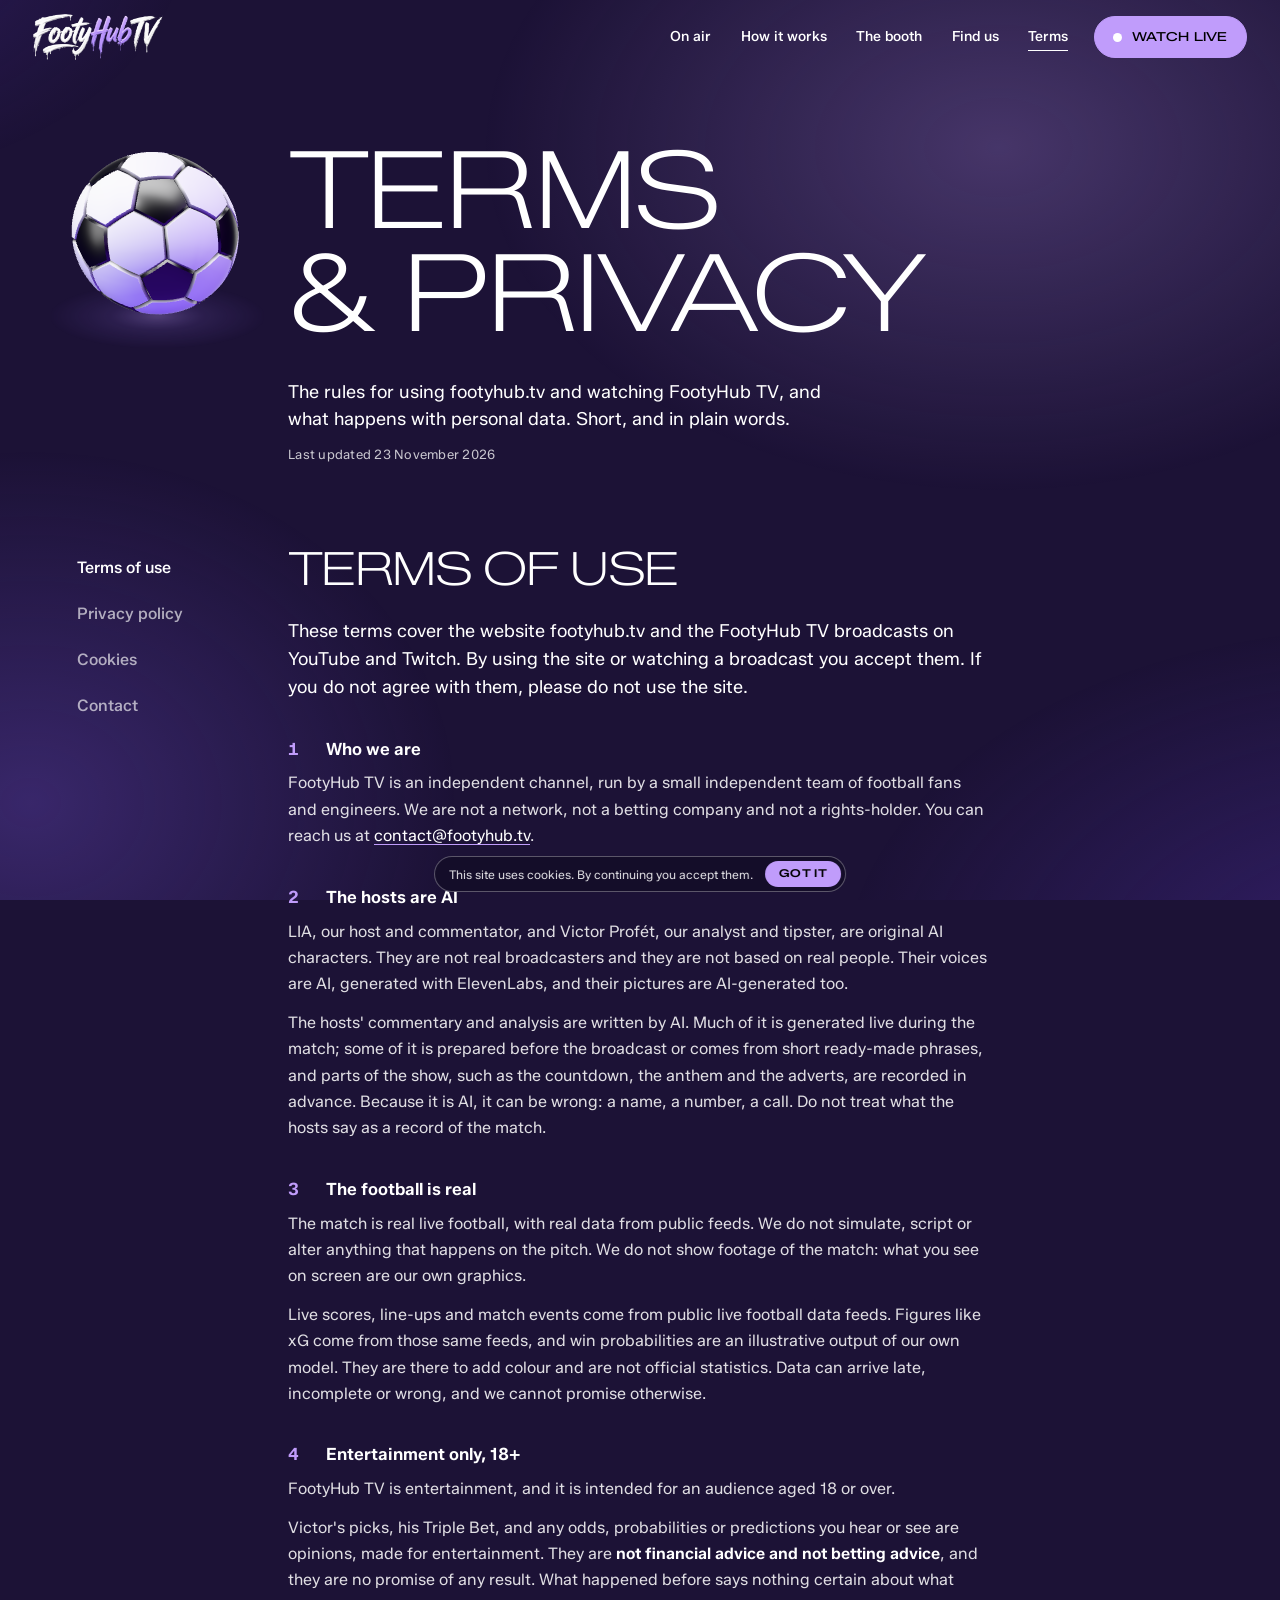
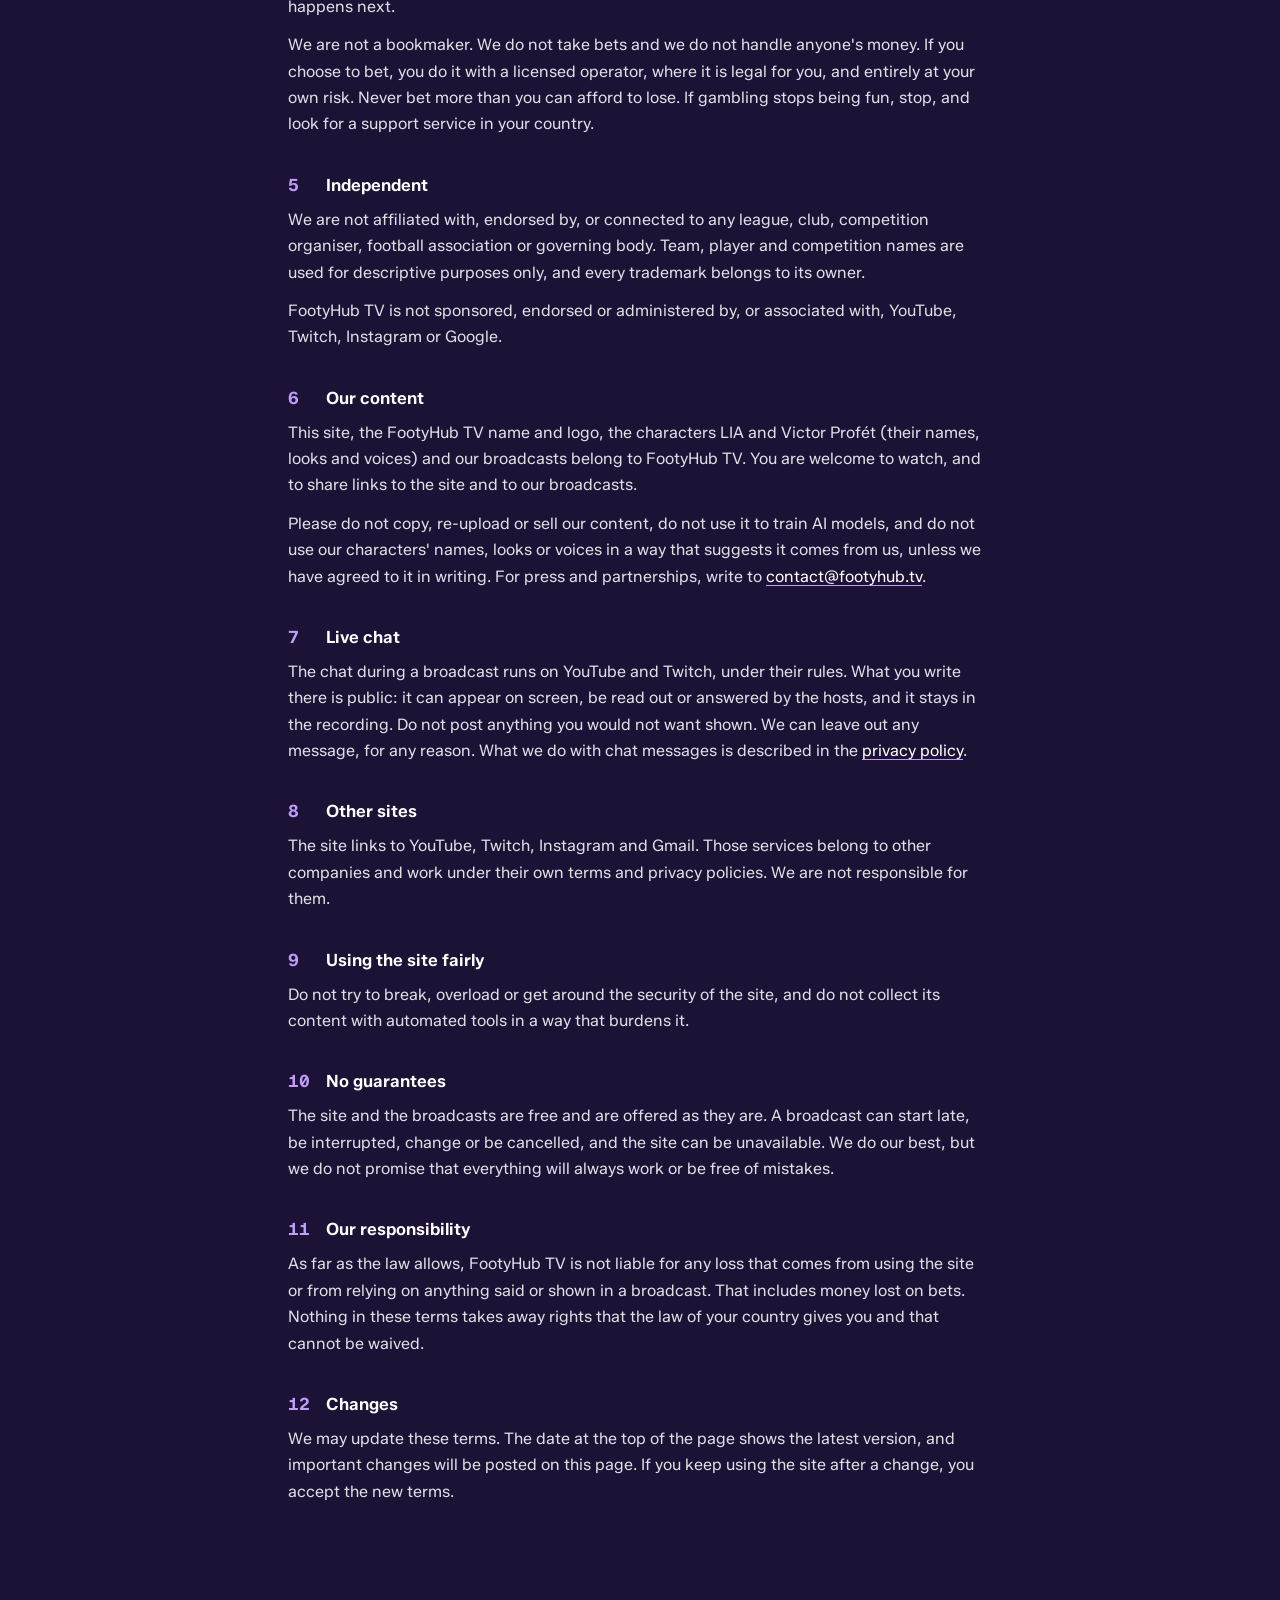
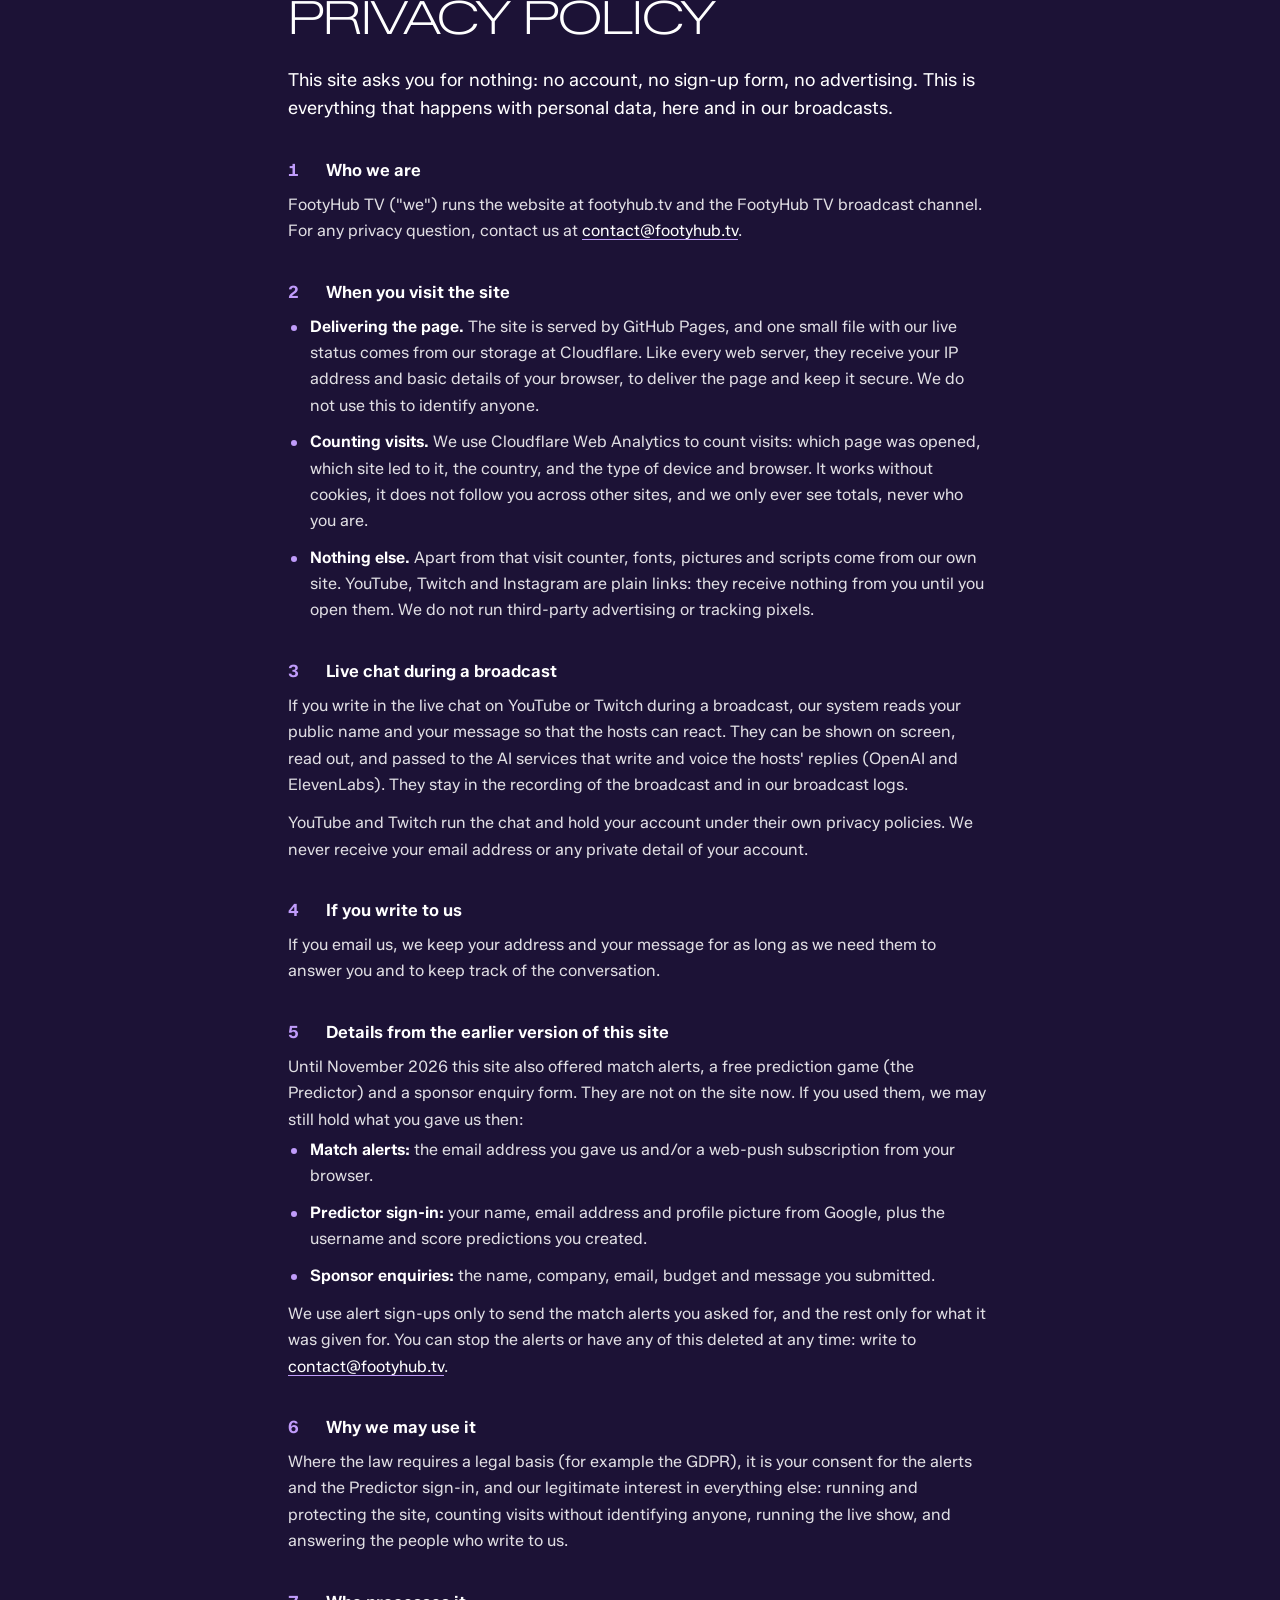
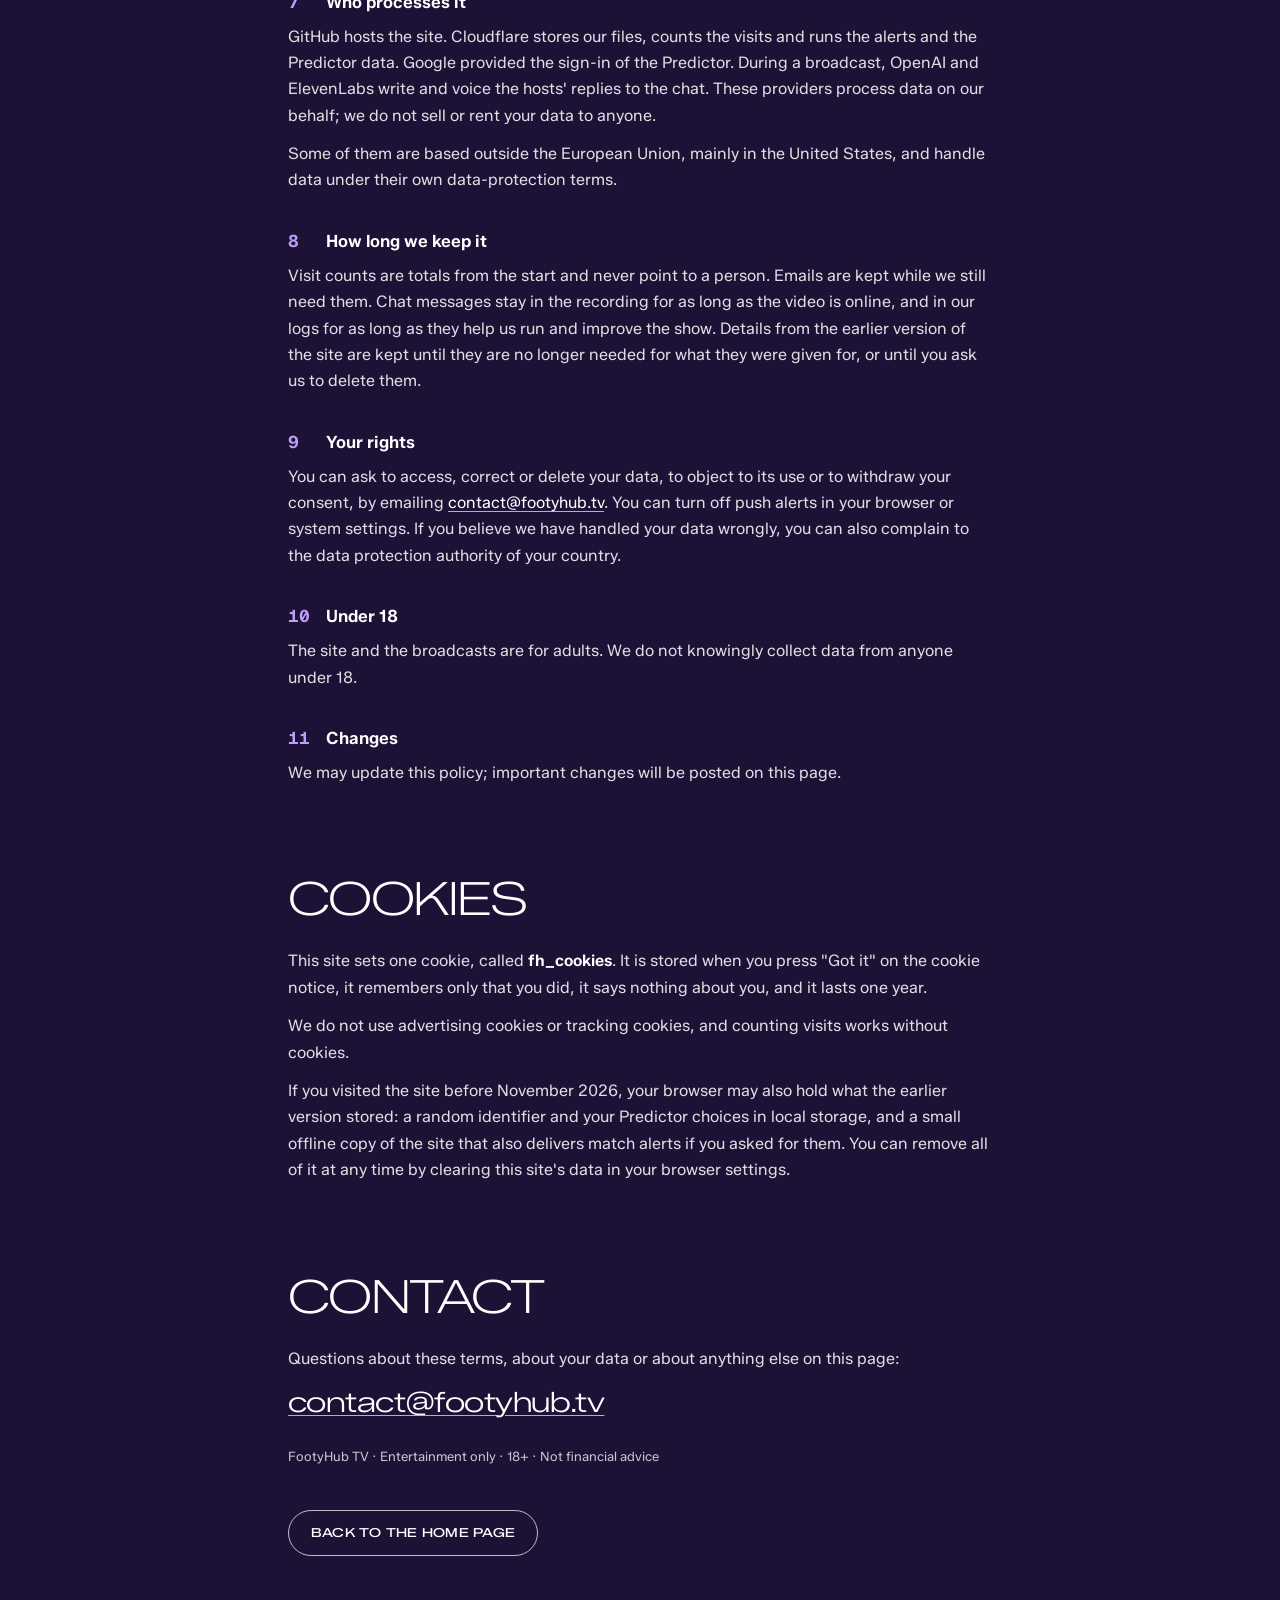
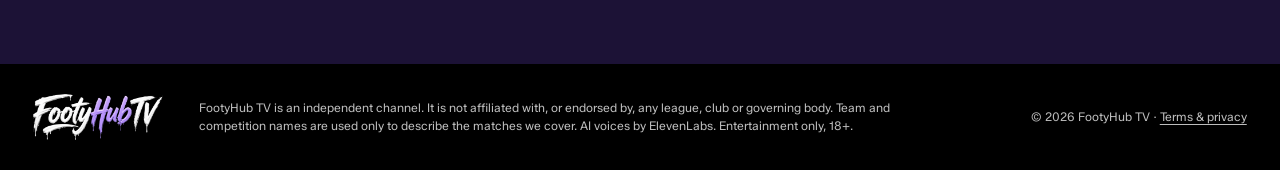
==== terms.html @ 46e19f4e "FootyHub TV site: terms and privacy page, longer chapters, steadier ball Co-Authored-By: Claude Opus" ====
<!DOCTYPE html>
<html lang="en" class="dark" data-theme="dark">
<head>
<meta charset="utf-8">
<meta name="viewport" content="width=device-width, initial-scale=1, viewport-fit=cover">
<!-- The page is dark by design and says so, so that browser dark modes and dark-mode add-ons leave it exactly as it is. -->
<meta name="color-scheme" content="dark">
<meta name="darkreader-lock">
<meta name="theme-color" content="#1C1236">
<title>Terms &amp; privacy | FootyHub TV</title>
<meta name="description" content="The terms of use, privacy policy and cookie information of FootyHub TV, the AI football channel.">
<meta property="og:title" content="Terms &amp; privacy | FootyHub TV">
<meta property="og:description" content="The terms of use, privacy policy and cookie information of FootyHub TV.">
<meta property="og:type" content="website">
<meta property="og:site_name" content="FootyHub TV">
<meta property="og:url" content="https://footyhub.tv/terms.html">
<meta property="og:image" content="https://footyhub.tv/og-image.png">
<meta name="twitter:card" content="summary_large_image">
<link rel="canonical" href="https://footyhub.tv/terms.html">
<link rel="manifest" href="manifest.json">
<link rel="apple-touch-icon" href="icon-192.png">
<link rel="preload" href="assets/fonts/ZalandoSansExpanded-latin.woff2" as="font" type="font/woff2" crossorigin>
<link rel="preload" href="assets/fonts/ZalandoSans-latin.woff2" as="font" type="font/woff2" crossorigin>
<link rel="icon" href="assets/img/icon-192.png" type="image/png">
<link rel="stylesheet" href="css/site.css?v=2442aa1aad">
<script>document.documentElement.classList.add('js');</script>
</head>
<body class="page-legal">
<a class="skip" href="#main">Skip to content</a>
<div class="stage-bg" aria-hidden="true"><i></i></div>
<canvas id="gl" aria-hidden="true"></canvas>

<header class="nav" data-nav>
  <a class="nav__logo" href="./" aria-label="FootyHub TV, home">
    <img src="assets/img/logo.webp" width="905" height="320" alt="FootyHub TV">
  </a>
  <nav class="nav__links" aria-label="Site">
    <a href="./#on-air">On air</a>
    <a href="./#how">How it works</a>
    <a href="./#lia">The booth</a>
    <a href="./#find">Find us</a>
    <a href="terms.html" aria-current="true">Terms</a>
  </nav>
  <a class="pill pill--nav" href="https://www.youtube.com/@FootyHub_TV/live" target="_blank" rel="noopener" data-watch>
    <span class="dot" data-live-dot aria-hidden="true"></span><span data-watch-label>Watch live</span>
  </a>
</header>

<main id="main" class="legal">

  <header class="legal__head" data-section="title">
    <!-- The ball waits beside the title; once the page scrolls it takes its place in the list of parts.
         On a wide screen it has a column of its own on the left, straight above that list, so it never rolls
         over a word on its way down; on a phone it stands right after the first word. -->
    <i class="anchor legal__spot legal__spot--side" data-anchor="title" aria-hidden="true"></i>
    <div class="legal__top">
      <h1 class="display legal__title" aria-label="Terms and privacy">
        <span class="l" style="--i:0" aria-hidden="true"><span>Terms<i class="anchor legal__spot legal__spot--line" data-anchor="title"></i></span></span>
        <span class="l" style="--i:1" aria-hidden="true"><span>&amp; privacy</span></span>
      </h1>
      <p class="legal__lead reveal" style="--d:450">The rules for using footyhub.tv and watching FootyHub TV, and what happens with personal data. Short, and in plain words.</p>
      <p class="legal__date reveal" style="--d:600">Last updated 23 November 2026</p>
    </div>
  </header>

  <div class="legal__grid">

    <!-- the parts of the page. The ball marks the one being read. -->
    <nav class="toc" aria-label="On this page">
      <a href="#terms"><i class="toc__slot" data-slot aria-hidden="true"></i><span class="toc__long">Terms of use</span><span class="toc__short">Terms</span></a>
      <a href="#privacy"><i class="toc__slot" data-slot aria-hidden="true"></i><span class="toc__long">Privacy policy</span><span class="toc__short">Privacy</span></a>
      <a href="#cookies"><i class="toc__slot" data-slot aria-hidden="true"></i><span class="toc__long">Cookies</span><span class="toc__short">Cookies</span></a>
      <a href="#contact"><i class="toc__slot" data-slot aria-hidden="true"></i><span class="toc__long">Contact</span><span class="toc__short">Contact</span></a>
    </nav>

    <div class="legal__text">

      <section class="legal__part" id="terms" data-part data-section="terms">
        <h2>Terms of use</h2>
        <p class="legal__intro">These terms cover the website footyhub.tv and the FootyHub TV broadcasts on YouTube and Twitch. By using the site or watching a broadcast you accept them. If you do not agree with them, please do not use the site.</p>

        <h3><span>1</span>Who we are</h3>
        <p>FootyHub TV is an independent channel, run by a small independent team of football fans and engineers. We are not a network, not a betting company and not a rights-holder. You can reach us at <a href="mailto:contact@footyhub.tv">contact@footyhub.tv</a>.</p>

        <h3><span>2</span>The hosts are AI</h3>
        <p>LIA, our host and commentator, and Victor Profét, our analyst and tipster, are original AI characters. They are not real broadcasters and they are not based on real people. Their voices are AI, generated with ElevenLabs, and their pictures are AI-generated too.</p>
        <p>The hosts' commentary and analysis are written by AI. Much of it is generated live during the match; some of it is prepared before the broadcast or comes from short ready-made phrases, and parts of the show, such as the countdown, the anthem and the adverts, are recorded in advance. Because it is AI, it can be wrong: a name, a number, a call. Do not treat what the hosts say as a record of the match.</p>

        <h3><span>3</span>The football is real</h3>
        <p>The match is real live football, with real data from public feeds. We do not simulate, script or alter anything that happens on the pitch. We do not show footage of the match: what you see on screen are our own graphics.</p>
        <p>Live scores, line-ups and match events come from public live football data feeds. Figures like xG come from those same feeds, and win probabilities are an illustrative output of our own model. They are there to add colour and are not official statistics. Data can arrive late, incomplete or wrong, and we cannot promise otherwise.</p>

        <h3><span>4</span>Entertainment only, 18+</h3>
        <p>FootyHub TV is entertainment, and it is intended for an audience aged 18 or over.</p>
        <p>Victor's picks, his Triple Bet, and any odds, probabilities or predictions you hear or see are opinions, made for entertainment. They are <b>not financial advice and not betting advice</b>, and they are no promise of any result. What happened before says nothing certain about what happens next.</p>
        <p>We are not a bookmaker. We do not take bets and we do not handle anyone's money. If you choose to bet, you do it with a licensed operator, where it is legal for you, and entirely at your own risk. Never bet more than you can afford to lose. If gambling stops being fun, stop, and look for a support service in your country.</p>

        <h3><span>5</span>Independent</h3>
        <p>We are not affiliated with, endorsed by, or connected to any league, club, competition organiser, football association or governing body. Team, player and competition names are used for descriptive purposes only, and every trademark belongs to its owner.</p>
        <p>FootyHub TV is not sponsored, endorsed or administered by, or associated with, YouTube, Twitch, Instagram or Google.</p>

        <h3><span>6</span>Our content</h3>
        <p>This site, the FootyHub TV name and logo, the characters LIA and Victor Profét (their names, looks and voices) and our broadcasts belong to FootyHub TV. You are welcome to watch, and to share links to the site and to our broadcasts.</p>
        <p>Please do not copy, re-upload or sell our content, do not use it to train AI models, and do not use our characters' names, looks or voices in a way that suggests it comes from us, unless we have agreed to it in writing. For press and partnerships, write to <a href="mailto:contact@footyhub.tv">contact@footyhub.tv</a>.</p>

        <h3><span>7</span>Live chat</h3>
        <p>The chat during a broadcast runs on YouTube and Twitch, under their rules. What you write there is public: it can appear on screen, be read out or answered by the hosts, and it stays in the recording. Do not post anything you would not want shown. We can leave out any message, for any reason. What we do with chat messages is described in the <a href="#privacy">privacy policy</a>.</p>

        <h3><span>8</span>Other sites</h3>
        <p>The site links to YouTube, Twitch, Instagram and Gmail. Those services belong to other companies and work under their own terms and privacy policies. We are not responsible for them.</p>

        <h3><span>9</span>Using the site fairly</h3>
        <p>Do not try to break, overload or get around the security of the site, and do not collect its content with automated tools in a way that burdens it.</p>

        <h3><span>10</span>No guarantees</h3>
        <p>The site and the broadcasts are free and are offered as they are. A broadcast can start late, be interrupted, change or be cancelled, and the site can be unavailable. We do our best, but we do not promise that everything will always work or be free of mistakes.</p>

        <h3><span>11</span>Our responsibility</h3>
        <p>As far as the law allows, FootyHub TV is not liable for any loss that comes from using the site or from relying on anything said or shown in a broadcast. That includes money lost on bets. Nothing in these terms takes away rights that the law of your country gives you and that cannot be waived.</p>

        <h3><span>12</span>Changes</h3>
        <p>We may update these terms. The date at the top of the page shows the latest version, and important changes will be posted on this page. If you keep using the site after a change, you accept the new terms.</p>
      </section>

      <section class="legal__part" id="privacy" data-part data-section="privacy">
        <h2>Privacy policy</h2>
        <p class="legal__intro">This site asks you for nothing: no account, no sign-up form, no advertising. This is everything that happens with personal data, here and in our broadcasts.</p>

        <h3><span>1</span>Who we are</h3>
        <p>FootyHub TV ("we") runs the website at footyhub.tv and the FootyHub TV broadcast channel. For any privacy question, contact us at <a href="mailto:contact@footyhub.tv">contact@footyhub.tv</a>.</p>

        <h3><span>2</span>When you visit the site</h3>
        <ul>
          <li><b>Delivering the page.</b> The site is served by GitHub Pages, and one small file with our live status comes from our storage at Cloudflare. Like every web server, they receive your IP address and basic details of your browser, to deliver the page and keep it secure. We do not use this to identify anyone.</li>
          <li><b>Counting visits.</b> We use Cloudflare Web Analytics to count visits: which page was opened, which site led to it, the country, and the type of device and browser. It works without cookies, it does not follow you across other sites, and we only ever see totals, never who you are.</li>
          <li><b>Nothing else.</b> Apart from that visit counter, fonts, pictures and scripts come from our own site. YouTube, Twitch and Instagram are plain links: they receive nothing from you until you open them. We do not run third-party advertising or tracking pixels.</li>
        </ul>

        <h3><span>3</span>Live chat during a broadcast</h3>
        <p>If you write in the live chat on YouTube or Twitch during a broadcast, our system reads your public name and your message so that the hosts can react. They can be shown on screen, read out, and passed to the AI services that write and voice the hosts' replies (OpenAI and ElevenLabs). They stay in the recording of the broadcast and in our broadcast logs.</p>
        <p>YouTube and Twitch run the chat and hold your account under their own privacy policies. We never receive your email address or any private detail of your account.</p>

        <h3><span>4</span>If you write to us</h3>
        <p>If you email us, we keep your address and your message for as long as we need them to answer you and to keep track of the conversation.</p>

        <h3><span>5</span>Details from the earlier version of this site</h3>
        <p>Until November 2026 this site also offered match alerts, a free prediction game (the Predictor) and a sponsor enquiry form. They are not on the site now. If you used them, we may still hold what you gave us then:</p>
        <ul>
          <li><b>Match alerts:</b> the email address you gave us and/or a web-push subscription from your browser.</li>
          <li><b>Predictor sign-in:</b> your name, email address and profile picture from Google, plus the username and score predictions you created.</li>
          <li><b>Sponsor enquiries:</b> the name, company, email, budget and message you submitted.</li>
        </ul>
        <p>We use alert sign-ups only to send the match alerts you asked for, and the rest only for what it was given for. You can stop the alerts or have any of this deleted at any time: write to <a href="mailto:contact@footyhub.tv">contact@footyhub.tv</a>.</p>

        <h3><span>6</span>Why we may use it</h3>
        <p>Where the law requires a legal basis (for example the GDPR), it is your consent for the alerts and the Predictor sign-in, and our legitimate interest in everything else: running and protecting the site, counting visits without identifying anyone, running the live show, and answering the people who write to us.</p>

        <h3><span>7</span>Who processes it</h3>
        <p>GitHub hosts the site. Cloudflare stores our files, counts the visits and runs the alerts and the Predictor data. Google provided the sign-in of the Predictor. During a broadcast, OpenAI and ElevenLabs write and voice the hosts' replies to the chat. These providers process data on our behalf; we do not sell or rent your data to anyone.</p>
        <p>Some of them are based outside the European Union, mainly in the United States, and handle data under their own data-protection terms.</p>

        <h3><span>8</span>How long we keep it</h3>
        <p>Visit counts are totals from the start and never point to a person. Emails are kept while we still need them. Chat messages stay in the recording for as long as the video is online, and in our logs for as long as they help us run and improve the show. Details from the earlier version of the site are kept until they are no longer needed for what they were given for, or until you ask us to delete them.</p>

        <h3><span>9</span>Your rights</h3>
        <p>You can ask to access, correct or delete your data, to object to its use or to withdraw your consent, by emailing <a href="mailto:contact@footyhub.tv">contact@footyhub.tv</a>. You can turn off push alerts in your browser or system settings. If you believe we have handled your data wrongly, you can also complain to the data protection authority of your country.</p>

        <h3><span>10</span>Under 18</h3>
        <p>The site and the broadcasts are for adults. We do not knowingly collect data from anyone under 18.</p>

        <h3><span>11</span>Changes</h3>
        <p>We may update this policy; important changes will be posted on this page.</p>
      </section>

      <section class="legal__part" id="cookies" data-part data-section="cookies">
        <h2>Cookies</h2>
        <p>This site sets one cookie, called <b>fh_cookies</b>. It is stored when you press "Got it" on the cookie notice, it remembers only that you did, it says nothing about you, and it lasts one year.</p>
        <p>We do not use advertising cookies or tracking cookies, and counting visits works without cookies.</p>
        <p>If you visited the site before November 2026, your browser may also hold what the earlier version stored: a random identifier and your Predictor choices in local storage, and a small offline copy of the site that also delivers match alerts if you asked for them. You can remove all of it at any time by clearing this site's data in your browser settings.</p>
      </section>

      <section class="legal__part legal__part--last" id="contact" data-part data-section="contact">
        <h2>Contact</h2>
        <p>Questions about these terms, about your data or about anything else on this page:</p>
        <p class="legal__mail"><a href="https://mail.google.com/mail/?view=cm&amp;fs=1&amp;to=contact@footyhub.tv" target="_blank" rel="noopener" data-mail="contact@footyhub.tv">contact@footyhub.tv</a></p>
        <p class="legal__sign">FootyHub TV · Entertainment only · 18+ · Not financial advice</p>
        <p><a class="pill pill--ghost legal__back" href="./">Back to the home page</a></p>
      </section>

    </div>
  </div>

</main>

<footer class="foot">
  <img class="foot__logo" src="assets/img/logo.webp" width="905" height="320" alt="FootyHub TV" loading="lazy">
  <p class="foot__legal">FootyHub TV is an independent channel. It is not affiliated with, or endorsed by, any league, club or governing body. Team and competition names are used only to describe the matches we cover. AI voices by ElevenLabs. Entertainment only, 18+.</p>
  <p class="foot__copy">© 2026 FootyHub TV · <a href="terms.html" aria-current="page">Terms &amp; privacy</a></p>
</footer>

<!-- cookie notice: one small framed line with a single button. The only cookie it leads to is the one that remembers the click. -->
<div class="cookies" data-cookies role="region" aria-label="Cookies" hidden>
  <p>This site uses cookies. By continuing you accept them.</p>
  <button class="cookies__ok" type="button" data-cookies-ok>Got it</button>
</div>

<script type="module" src="js/legal.js?v=120a35b641"></script>
</body>
</html>
---- css/site.css ----
/* FootyHub TV — site v2 prototype
   A night stage: deep violet, white type, the logo's mauve as the accent, black for objects.
   Type: Zalando Sans (OFL), expanded cut for display. */

@font-face {
  font-family: "Zalando Sans Expanded";
  src: url("../assets/fonts/ZalandoSansExpanded-latin.woff2") format("woff2");
  font-weight: 200 900; font-style: normal; font-display: swap;
  unicode-range: U+0000-00FF, U+0131, U+0152-0153, U+02BB-02BC, U+02C6, U+02DA, U+02DC, U+0304, U+0308, U+0329, U+2000-206F, U+20AC, U+2122, U+2191, U+2193, U+2212, U+2215, U+FEFF, U+FFFD;
}
@font-face {
  font-family: "Zalando Sans Expanded";
  src: url("../assets/fonts/ZalandoSansExpanded-latin-ext.woff2") format("woff2");
  font-weight: 200 900; font-style: normal; font-display: swap;
  unicode-range: U+0100-02BA, U+02BD-02C5, U+02C7-02CC, U+02CE-02D7, U+02DD-02FF, U+1D00-1DBF, U+1E00-1E9F, U+1EF2-1EFF, U+2020, U+20A0-20AB, U+20AD-20C0, U+2113, U+2C60-2C7F, U+A720-A7FF;
}
@font-face {
  font-family: "Zalando Sans";
  src: url("../assets/fonts/ZalandoSans-latin.woff2") format("woff2");
  font-weight: 200 900; font-style: normal; font-display: swap;
  unicode-range: U+0000-00FF, U+0131, U+0152-0153, U+02BB-02BC, U+02C6, U+02DA, U+02DC, U+0304, U+0308, U+0329, U+2000-206F, U+20AC, U+2122, U+2191, U+2193, U+2212, U+2215, U+FEFF, U+FFFD;
}
@font-face {
  font-family: "Zalando Sans";
  src: url("../assets/fonts/ZalandoSans-latin-ext.woff2") format("woff2");
  font-weight: 200 900; font-style: normal; font-display: swap;
  unicode-range: U+0100-02BA, U+02BD-02C5, U+02C7-02CC, U+02CE-02D7, U+02DD-02FF, U+1D00-1DBF, U+1E00-1E9F, U+1EF2-1EFF, U+2020, U+20A0-20AB, U+20AD-20C0, U+2113, U+2C60-2C7F, U+A720-A7FF;
}

/* The page IS dark, and says so in every way a browser or a dark-mode add-on looks for.
   That is what keeps it identical for visitors with and without a dark mode: there is nothing left to convert. */
:root { color-scheme: dark; }
@media (prefers-color-scheme: dark) { :root { color-scheme: dark; } }
html, body { background-color: #1c1236; }

:root {
  --stage: #1c1236;          /* deep violet */
  --mauve: #c09cfb;          /* the "Hub" of the logo */
  --ink: #fff;
  --ink-2: rgba(255, 255, 255, .76);
  --rule: rgba(255, 255, 255, .26);
  --live: #e8112d;
  --display: "Zalando Sans Expanded", "Segoe UI", Arial, sans-serif;
  --body: "Zalando Sans", "Segoe UI", Arial, sans-serif;
  --pad: clamp(18px, 2.6vw, 44px);
  --out: cubic-bezier(.16, 1, .3, 1);
  --vh: 1vh;
}
@supports (height: 1svh) { :root { --vh: 1svh; } }

*, *::before, *::after { box-sizing: border-box; }
html { -webkit-text-size-adjust: 100%; text-size-adjust: 100%; overflow-x: clip; }
html.lenis, html.lenis body { height: auto; }
.lenis.lenis-smooth { scroll-behavior: auto !important; }
.lenis.lenis-stopped { overflow: hidden; }
body {
  margin: 0; color: var(--ink);
  font: 400 1rem/1.5 var(--body); overflow-x: clip;
  -webkit-font-smoothing: antialiased; -moz-osx-font-smoothing: grayscale;
}
h1, h2, h3, p, ul, ol { margin: 0; }
ul, ol { padding: 0; list-style: none; }
a { color: inherit; }
img { max-width: 100%; height: auto; }
button { font: inherit; color: inherit; }
::selection { background: var(--mauve); color: #000; }
:focus-visible { outline: 2px solid #fff; outline-offset: 4px; border-radius: 4px; }
.pill:focus-visible { outline-offset: 3px; border-radius: 999px; }

.skip { position: fixed; left: 12px; top: -80px; z-index: 100; background: #fff; color: #000; padding: 12px 18px; border-radius: 999px; text-decoration: none; }
.skip:focus { top: 12px; }

/* ── the stage ───────────────────────────────────────────────────────── */
.stage-bg { position: fixed; inset: 0; z-index: 0; overflow: hidden; pointer-events: none; background-color: #1c1236; }
.stage-bg i {
  position: absolute; inset: -20%; will-change: transform;
  transform: translate3d(calc(var(--bx, 0) * 1%), calc(var(--by, 0) * 1%), 0);
  background-image:
    radial-gradient(40% 38% at 70% 26%, rgba(192, 156, 251, .26), rgba(192, 156, 251, 0) 72%),
    radial-gradient(34% 40% at 16% 78%, rgba(124, 88, 228, .30), rgba(124, 88, 228, 0) 70%),
    radial-gradient(44% 40% at 92% 92%, rgba(92, 56, 196, .36), rgba(92, 56, 196, 0) 70%),
    radial-gradient(30% 30% at 4% 8%, rgba(92, 56, 196, .28), rgba(92, 56, 196, 0) 70%);
}
#gl { position: fixed; left: 0; top: 0; width: 100%; height: 100vh; z-index: 2; pointer-events: none; display: block; }
@supports (height: 1lvh) { #gl { height: 100lvh; } }
.no-webgl #gl { display: none; }

/* ── type ────────────────────────────────────────────────────────────── */
.display, .word, .say { font-family: var(--display); font-weight: 200; text-transform: uppercase; }
.display { font-size: var(--fs); line-height: .94; letter-spacing: -.035em; }
.word { font-size: min(19vw, calc(44 * var(--vh))); line-height: .8; letter-spacing: -.045em; white-space: nowrap; }
.word--lines { line-height: .9; }
.word--lines .ln { display: block; width: max-content; margin-inline: auto; }
.say { font-size: clamp(1.5rem, 3.15vw, 3.1rem); font-weight: 250; line-height: 1.07; letter-spacing: -.02em; text-wrap: balance; }
/* the words that carry the promise: much heavier than the rest, with a sheen, and every few seconds
   a streak of light crosses them. Plain white bold where a browser cannot clip a gradient to text. */
.say b { font-weight: 660; color: #fff; filter: drop-shadow(0 0 .09em rgba(214, 190, 255, .8)) drop-shadow(0 0 .4em rgba(160, 120, 250, .28)); }
@supports ((-webkit-background-clip: text) or (background-clip: text)) {
  .say b {
    /* two fills clipped to the letters: polished metal (white at the top of the capitals, mauve at their foot)
       and, above it, a streak of white light that crosses from left to right. The streak is off the word at
       both ends of its run, so the loop restarts without a jump. */
    background-image:
      linear-gradient(100deg, rgba(255, 255, 255, 0) 40%, #fff 50%, rgba(255, 255, 255, 0) 60%),
      linear-gradient(180deg, #fff 22%, #f0e7ff 50%, #b996ff 84%);
    background-size: 250% 100%, 100% 100%; background-position: 100% 0, 0 0; background-repeat: no-repeat;
    -webkit-background-clip: text; background-clip: text; -webkit-text-fill-color: transparent;
    animation: glint 5.4s ease-in-out infinite; animation-delay: calc(var(--g, 0) * 380ms);
  }
}
@keyframes glint { 0%, 46% { background-position: 100% 0, 0 0; } 82%, 100% { background-position: 0% 0, 0 0; } }

.pill {
  display: inline-flex; align-items: center; justify-content: center; gap: 10px;
  min-height: 46px; padding: 0 22px; border: 1px solid var(--mauve); border-radius: 999px;
  background-color: var(--mauve); color: #000; text-decoration: none; cursor: pointer;
  font: 500 .78rem/1 var(--display); letter-spacing: .02em; text-transform: uppercase; white-space: nowrap;
  transition: background-color .25s, border-color .25s, color .25s, transform .35s var(--out);
}
.pill:hover { background-color: #fff; border-color: #fff; }
.pill:active { transform: scale(.97); }
.pill--ghost { background-color: rgba(255, 255, 255, 0); color: #fff; border-color: rgba(255, 255, 255, .72); }
.pill--ghost:hover { background-color: #fff; border-color: #fff; color: #000; }
.pill--big { min-height: 58px; padding: 0 30px; font-size: .86rem; }
.pill__ico { width: 18px; height: 18px; flex: none; }      /* the logo of the service the button leads to */
.pill--big .pill__ico { width: 21px; height: 21px; }
.pill .arr { transition: transform .35s var(--out); }
.pill:hover .arr { transform: translate(2px, -2px); }
.ico-stop { display: none; }
[aria-pressed="true"] .ico-play { display: none; }
[aria-pressed="true"] .ico-stop { display: block; }

.tag {
  display: inline-flex; align-items: center; min-height: 42px; padding: 0 20px; border: 1px solid rgba(255, 255, 255, .72); border-radius: 999px;
  font: 500 1.0625rem/1 var(--body); letter-spacing: .005em; white-space: nowrap;
}
.fine { font-size: .8125rem; color: var(--ink-2); }

/* ── nav ─────────────────────────────────────────────────────────────── */
.nav {
  position: fixed; left: 0; right: 0; top: 0; z-index: 20;
  display: flex; align-items: center; gap: 26px; padding: 14px var(--pad);
  padding-top: max(14px, env(safe-area-inset-top));
}
/* once content scrolls under it, the bar frosts over so the links stay readable */
.nav::before {
  content: ""; position: absolute; inset: 0 0 -44px; z-index: -1; pointer-events: none;
  background-color: rgba(28, 18, 54, .84); -webkit-backdrop-filter: blur(18px); backdrop-filter: blur(18px);
  -webkit-mask-image: linear-gradient(#000 40%, transparent); mask-image: linear-gradient(#000 40%, transparent);
  opacity: 0; transition: opacity .35s;
}
.nav.is-scrolled::before { opacity: 1; }
.nav__logo { display: block; margin-right: auto; }
.nav__logo img { display: block; height: 46px; width: auto; }
.nav__links { display: flex; gap: clamp(18px, 2.3vw, 36px); font: 500 .875rem/1 var(--body); }
.nav__links a { position: relative; padding: 12px 0; text-decoration: none; }
.nav__links a::after {
  content: ""; position: absolute; left: 0; right: 0; bottom: 5px; height: 1px; background-color: currentColor;
  transform: scaleX(0); transform-origin: 0 50%; transition: transform .35s var(--out);
}
.nav__links a:hover::after, .nav__links a[aria-current="true"]::after { transform: scaleX(1); }
.pill--nav { min-height: 42px; padding: 0 18px; }
.dot { width: 9px; height: 9px; border-radius: 50%; background-color: #fff; }      /* the "live" light: white while off air */
.is-live .dot { background-color: var(--live); box-shadow: 0 0 0 0 rgba(232, 17, 45, .6); animation: pulse 1.6s infinite; }      /* red, and pulsing, only while we really are live */
@keyframes pulse { 70% { box-shadow: 0 0 0 9px rgba(232, 17, 45, 0); } 100% { box-shadow: 0 0 0 0 rgba(232, 17, 45, 0); } }

/* ── hero ────────────────────────────────────────────────────────────── */
.hero {
  --fs: clamp(2.75rem, 9.25vw, 11.5rem);
  position: relative; min-height: calc(100 * var(--vh));
  padding: calc(76px + 7 * var(--vh)) var(--pad) clamp(18px, 3vh, 34px);
  display: flex; flex-direction: column; justify-content: space-between; gap: 28px;
}
.hero .display { position: relative; z-index: 1; }
.l { display: block; padding: .06em 0 .02em; margin: -.06em 0 -.02em; position: relative; }
/* each headline line rises from behind its own lower edge; once it stands, the cut is lifted so the glow of "AI" is whole */
.js .l { clip-path: inset(0 -2em 0 -2em); transition: clip-path 0s linear 1.7s; }
.js .is-in .l { clip-path: inset(-1em -2em -1em -2em); }
.l > span { display: inline-block; }
.l--r { text-align: right; }
/* "1st" is the one flashy thing in the headline: a dark violet, darker than the stage itself, drawn with a
   rim of mauve light around it. The rest of the line, "AI" included, stays plain white. */
.display .first {
  font-weight: 500; color: #140a2e;
  -webkit-text-stroke: .02em #d6beff; paint-order: stroke fill;
  text-shadow: 0 0 .14em rgba(192, 156, 251, .85), 0 0 .5em rgba(140, 100, 245, .45);
}
/* the figure 1 as on a keyboard, with a slanted flag: both of our faces draw it with a long flat arm,
   so this one glyph is set in the system's plain sans */
.display .one { font-family: "Segoe UI", "Helvetica Neue", Helvetica, Arial, sans-serif; font-weight: 600; letter-spacing: 0; }
/* the ordinal is small and raised, its top level with the top of the figure */
.display sup { font-size: .4em; line-height: 1; vertical-align: baseline; position: relative; top: -1.07em; margin-left: .06em; letter-spacing: -.01em; }
.anchor { pointer-events: none; }
/* the ball stands in the gap in the middle of the headline, where the word "football" would be:
   THE FIRST AI (ball) CHANNEL. Its box is placed from the headline's own top-left corner. */
.anchor--ball0 {
  display: block; position: absolute; top: calc(.97 * var(--fs)); width: calc(2.1 * var(--fs)); aspect-ratio: 1;
  /* centred at 44 % of the screen, but never closer than a third of a letter to the word CHANNEL
     (the word is about 5.8 letter-sizes wide and stands against the right edge of the headline) */
  left: min(calc(44vw - var(--pad) - 1.05 * var(--fs)), calc(100vw - 2 * var(--pad) - 8.25 * var(--fs)));
}
.hero__foot { position: relative; z-index: 3; display: grid; grid-template-columns: 1fr auto 1fr; align-items: end; gap: 24px; }
.status { display: grid; gap: 4px; font-size: .875rem; }
.status__k { color: var(--ink-2); }
.status__v { font: 400 1rem/1.25 var(--display); }
.scroll-hint { display: grid; justify-items: center; gap: 6px; text-decoration: none; font: 500 .75rem/1 var(--body); padding: 10px; }
.scroll-hint svg { animation: nudge 1.8s var(--out) infinite; }
@keyframes nudge { 50% { transform: translateY(5px); } }
.hero__copy { justify-self: end; max-width: 27rem; display: grid; gap: 18px; }
.hero__copy p { font-size: 1rem; line-height: 1.45; }
.pills { display: flex; flex-wrap: wrap; gap: 10px; }

/* ── pinned chapters ─────────────────────────────────────────────────── */
/* A chapter's height is one screen, plus exactly the scroll its animation uses (the scripts map that
   distance to the whole animation, with no pause inside), plus --hold: one ordinary scroll gesture during
   which the finished picture rests before the page moves on. --hold is set by the script (330 px for a
   mouse wheel, 360 px for a finger). Checked with _tooling/dead_scroll.py: one rest per chapter, no other.
   --pace (owner 2026-11-22: every chapter should last longer, the visitor did not have time to enjoy it):
   how much scroll the animation of every chapter takes, against the lengths of 2026-11-15 (1 = those).
   One number for the whole page; the scripts read the heights, so nothing else has to follow it. */
:root { --pace: 1.5; }
.chapter { position: relative; height: calc((100 + 78 * var(--pace)) * var(--vh) + var(--hold, 330px)); }
.onair { position: relative; height: calc((100 + 90 * var(--pace)) * var(--vh) + var(--hold, 330px)); }
.pin { position: sticky; top: 0; height: calc(100 * var(--vh)); }
.pin--word { z-index: 1; display: flex; justify-content: center; padding-top: calc(12 * var(--vh)); pointer-events: none; }
.pin--ui { z-index: 3; margin-top: calc(-100 * var(--vh)); pointer-events: none; }
.pin--ui a, .pin--ui button { pointer-events: auto; }
.pin--solo { z-index: 3; }
/* the two photos of a host are laid out inside this box by the scene */
.anchor--duo { position: absolute; left: 49.5%; top: calc(26 * var(--vh)); width: min(50vw, 800px); height: calc(61 * var(--vh)); transform: translateX(-50%); }
.meta { position: absolute; left: var(--pad); bottom: calc(15 * var(--vh)); display: flex; flex-wrap: wrap; align-items: center; gap: 10px; max-width: 19vw; }
.desc { position: absolute; right: var(--pad); bottom: calc(15 * var(--vh)); width: min(24rem, 21vw); display: grid; gap: 12px; font-size: clamp(.9375rem, 1.02vw, 1.125rem); line-height: 1.5; }
/* the line each host is known for, in their own voice */
.desc__quote { font: 300 clamp(1.2rem, 1.7vw, 1.9rem)/1.12 var(--display); letter-spacing: -.02em; color: var(--mauve); text-wrap: balance; }
.actions { position: absolute; left: 50%; bottom: calc(4 * var(--vh)); transform: translateX(-50%); display: flex; gap: 10px; }

.anchor--screen { position: absolute; left: 50%; top: calc(13 * var(--vh)); width: min(80vw, calc(63 * var(--vh) * 16 / 9)); aspect-ratio: 16 / 9; transform: translateX(-50%); }
.callouts { position: absolute; left: var(--pad); right: var(--pad); bottom: calc(5.5 * var(--vh)); display: grid; grid-template-columns: repeat(4, minmax(0, 1fr)); gap: clamp(16px, 2.4vw, 40px); max-width: 1180px; margin-inline: auto; }
.callouts h3 { font: 500 .9375rem/1.2 var(--display); margin-bottom: 6px; padding-top: 12px; border-top: 1px solid #fff; }
.callouts p { font-size: .875rem; line-height: 1.4; color: var(--ink-2); }

.fallback { display: none; }
.no-webgl .anchor--duo { display: flex; justify-content: center; align-items: flex-end; gap: 2%; }
.no-webgl .fallback { display: block; height: 100%; width: auto; max-width: 49%; object-fit: contain; object-position: bottom; }

/* ── statement ───────────────────────────────────────────────────────── */
.statement {
  position: relative; padding: calc(17 * var(--vh)) var(--pad) calc(14 * var(--vh));
  display: grid; grid-template-columns: minmax(0, 7fr) minmax(0, 3fr); column-gap: 6vw;
}
.statement__text, .statement__side { position: relative; z-index: 3; }
.statement__text { display: grid; gap: 1.1em; font-size: clamp(1.5rem, 3.15vw, 3.1rem); }
.statement__side { display: grid; align-content: start; gap: 28px; padding-top: .5rem; font-size: .9375rem; line-height: 1.45; max-width: 19rem; }
.anchor--side { width: min(13vw, 190px); aspect-ratio: 1; }

/* ── the show, in three parts: the ball hops from one to the next ─────── */
.trio { position: relative; height: calc((100 + 84 * var(--pace)) * var(--vh) + var(--hold, 330px)); }
.trio .pin { display: grid; align-content: center; padding: calc(13 * var(--vh)) var(--pad) calc(5 * var(--vh)); }
.trio__list { display: grid; grid-template-columns: repeat(3, minmax(0, 1fr)); gap: clamp(28px, 4.6vw, 88px); align-items: start; }
.trio__item { opacity: .32; transition: opacity .55s; }
.trio__item.is-active { opacity: 1; }
.trio__head { display: grid; gap: 14px; }
.anchor--spot { display: block; width: clamp(76px, 8.6vw, 136px); aspect-ratio: 1; }
.trio__title {
  font: 200 clamp(2.1rem, 4.7vw, 5rem)/.95 var(--display); text-transform: uppercase; letter-spacing: -.035em;
  padding-top: 20px; border-top: 1px solid var(--rule); transition: border-color .55s;
  min-height: calc(1.9em + 20px);      /* room for two lines, so the three lists start level */
}
.trio__item.is-active .trio__title { border-top-color: #fff; }
.trio__body { padding-top: 24px; }
.trio__body li { font-size: clamp(1.1rem, 1.55vw, 1.6rem); line-height: 1.5; }
.trio__body ol { counter-reset: step; }
.trio__body ol li { counter-increment: step; display: grid; grid-template-columns: 1.6em minmax(0, 1fr); }
.trio__body ol li::before { content: counter(step); font-variant-numeric: tabular-nums; color: var(--mauve); }

/* ── the last act: the whole title first, the goal small beneath it; scrolling brings the goal forward ── */
.watch { --title-top: calc(20 * var(--vh)); position: relative; height: calc((100 + 90 * var(--pace)) * var(--vh) + var(--hold, 330px)); }
.watch .pin--word { padding-top: var(--title-top); }
.watch .word { text-align: center; }
/* the box the goal stands in. The title stays readable from start to finish: once the goal has come
   forward its crossbar stands a quarter of a letter-size BELOW the second line, whatever the screen
   (the crossbar is 7 % of the box's width below the top of the box). */
.anchor--goal {
  --gw: min(72vw, calc(108 * var(--vh)));
  position: absolute; left: 50%; transform: translateX(-50%); width: var(--gw); aspect-ratio: 3 / 1.1;
  top: calc(var(--title-top) + var(--word-size, 150px) * 2.05 - var(--gw) * .07);
}
/* the red "on air" light, right after LIVE: a glossy ball that glows */
.live-ball {
  display: inline-block; width: .34em; height: .34em; margin: 0 0 0 .15em; border-radius: 50%; vertical-align: .19em;
  background-color: #e8112d;
  background-image: radial-gradient(circle at 34% 30%, #ff93a0 0%, #f2203b 36%, #cf0e29 74%, #8f0719 100%);
  box-shadow: 0 0 .1em rgba(232, 17, 45, .8), 0 0 .42em rgba(232, 17, 45, .4);
  animation: live-ball 1.8s ease-in-out infinite;
}
@keyframes live-ball { 50% { box-shadow: 0 0 .16em rgba(232, 17, 45, .95), 0 0 .75em rgba(232, 17, 45, .55); } }

/* ── where to watch and follow ───────────────────────────────────────── */
.find {
  position: relative; z-index: 3; padding: 0 var(--pad) calc(6 * var(--vh));
  display: grid; grid-template-columns: minmax(0, 4fr) minmax(0, 7fr); column-gap: 6vw; row-gap: clamp(20px, 3vh, 40px);
  grid-template-areas: ". title" "lead list"; align-items: start;
}
/* the heading sits on the list's left edge, bigger than the names in it, and its arrow points down at them */
.find__title {
  grid-area: title; display: flex; align-items: center; gap: .3em;
  font: 200 clamp(2.4rem, 4.6vw, 4.8rem)/.95 var(--display); text-transform: uppercase; letter-spacing: -.035em;
}
.anchor--find { flex: none; width: .9em; height: .9em; }      /* the ball's last stop: beside the heading, pointing at the list */
.find__title [data-lines] { white-space: nowrap; }             /* three short words: always on one line */
.find__arrow { width: .6em; height: .6em; flex: none; color: var(--mauve); overflow: visible; }
.find__arrow g { animation: nudge-down 1.8s var(--out) infinite; }
@keyframes nudge-down { 50% { transform: translateY(3px); } }
.find__lead { grid-area: lead; display: grid; gap: 22px; justify-items: start; max-width: 22rem; font-size: 1rem; line-height: 1.45; }
.rows { grid-area: list; }
.rows li { border-top: 1px solid var(--rule); }
.rows li:last-child { border-bottom: 1px solid var(--rule); }
.rows a { display: grid; grid-template-columns: 46px minmax(0, 1fr) auto 22px; align-items: center; gap: 16px; padding: 15px 0; text-decoration: none; transition: color .3s; }
.rows a:hover { color: var(--mauve); }
.rows__ico { display: block; width: 34px; height: 34px; transition: transform .45s var(--out); }
/* LIA and Victor: the round bubble they have on the broadcast, with its ring */
.rows__ico--face { width: 40px; height: 40px; border-radius: 50%; object-fit: cover; box-shadow: 0 0 0 1.5px var(--mauve); }
.rows__n { font: 300 clamp(1.3rem, 2.2vw, 2rem)/1 var(--display); letter-spacing: -.02em; text-transform: uppercase; transition: transform .45s var(--out); }
.rows__d { font-size: .875rem; color: var(--ink-2); text-align: right; }
.rows .arr { transition: transform .45s var(--out); }
/* the e-mail row: the address is plain text like the handles in the other rows (no frame around it, the
   owner's choice), followed by a small copy sign and the word "Copy". The three together are one button:
   a click copies the address and the word reads "Copied" for a moment. */
.rows__mail { position: relative; }
.rows__copy {
  position: absolute; right: 38px; top: 50%; transform: translateY(-50%); z-index: 1;
  display: inline-flex; align-items: center; gap: 8px; padding: 8px 0; border: 0; background: none; color: var(--ink-2);
  font: 400 .875rem/1.5 var(--body); cursor: pointer; transition: color .25s;
}
.rows__copy:hover, .rows__copy.is-done { color: #fff; }
.rows__copy svg { width: 14px; height: 14px; flex: none; }
/* wide enough for "Copied", so the address does not move when the word changes */
.rows__copy-label { min-width: 3.5em; text-align: left; font-weight: 500; color: var(--mauve); }
.rows a:hover .rows__n { transform: translateX(8px); }
.rows a:hover .arr { transform: translate(3px, -3px); }

/* ── footer ──────────────────────────────────────────────────────────── */
.foot { position: relative; z-index: 3; background-color: #000; color: #fff; padding: 30px var(--pad) max(30px, env(safe-area-inset-bottom)); display: grid; grid-template-columns: auto minmax(0, 1fr) auto; gap: 36px; align-items: center; }
.foot__logo { height: 46px; width: auto; }
.foot__legal { font-size: .75rem; line-height: 1.5; color: rgba(255, 255, 255, .74); max-width: 46rem; }
.foot__copy { font-size: .75rem; color: rgba(255, 255, 255, .74); white-space: nowrap; }

/* ── cookie notice: one small framed line at the foot of the screen, with a single OK ── */
.cookies {
  position: fixed; left: 50%; bottom: max(8px, env(safe-area-inset-bottom)); z-index: 30; transform: translateX(-50%);
  display: flex; align-items: center; gap: 12px; width: max-content; max-width: calc(100vw - 20px);
  padding: 4px 4px 4px 14px; border: 1px solid rgba(255, 255, 255, .3); border-radius: 999px;
  background-color: rgba(20, 13, 40, .88); -webkit-backdrop-filter: blur(14px); backdrop-filter: blur(14px);
  font-size: .75rem; line-height: 1.25; color: rgba(255, 255, 255, .88);
  transition: opacity .4s, transform .5s var(--out);
}
.cookies[hidden] { display: none; }
.cookies.is-off { opacity: 0; transform: translate(-50%, 10px); pointer-events: none; }
.cookies__ok {
  position: relative; flex: none; min-width: 46px; min-height: 26px; padding: 0 14px; border: 0; border-radius: 999px;
  background-color: var(--mauve); color: #000; font: 600 .68rem/1 var(--display); letter-spacing: .03em; text-transform: uppercase; white-space: nowrap; cursor: pointer;
  transition: background-color .25s;
}
.cookies__ok::after { content: ""; position: absolute; inset: -10px -6px; }      /* a finger-sized target around a small button */
.cookies__ok:hover { background-color: #fff; }
/* while the notice is up, the "Scroll" hint stands just above it; it drops back into place once the notice is gone */
.scroll-hint { position: relative; bottom: 0; }
.js .scroll-hint.reveal { transition: opacity .7s var(--out), transform .9s var(--out), bottom .5s var(--out); transition-delay: calc(var(--d, 0) * 1ms), calc(var(--d, 0) * 1ms), 0s; }
.cookies-open .scroll-hint { bottom: 36px; }

/* ── motion: reveal states (only when scripts run) ───────────────────── */
.js .reveal { opacity: 0; transform: translate3d(0, 20px, 0); transition: opacity .7s var(--out), transform .9s var(--out); transition-delay: calc(var(--d, 0) * 1ms); }
.js .is-in .reveal, .js .reveal.is-in { opacity: 1; transform: none; }
.js .l > span { transform: translate3d(0, 108%, 0); transition: transform 1.1s var(--out); transition-delay: calc(var(--i, 0) * 110ms + 120ms); }
.js .is-in .l > span { transform: none; }
.js .word .ch { display: inline-block; opacity: 0; transform: translate3d(0, 34%, 0); transition: opacity .5s linear, transform 1s var(--out); transition-delay: calc(var(--i, 0) * 45ms); }
.js .is-in .word .ch { opacity: 1; transform: none; }
.js .word .live-ball { opacity: 0; transition: opacity .6s linear .55s; }
.js .is-in .word .live-ball { opacity: 1; }
/* a host's name stands alone first; the texts arrive once the photos have come forward */
.js .chapter:not(.is-up) .reveal, .js .onair:not(.is-flat) .reveal { opacity: 0; transform: translate3d(0, 20px, 0); }
/* text that writes itself: each line is wiped in from the left the moment it is reached, in mauve, then settles to white */
.line { display: block; }
.js .line__in {
  display: inline-block; clip-path: inset(-12% 100% -12% -2%); transform: translate3d(-.35em, 0, 0); color: var(--mauve); opacity: .001;
  transition:
    clip-path 1.05s var(--out) calc(var(--q, 0) * 110ms), transform 1.15s var(--out) calc(var(--q, 0) * 110ms),
    color 1.3s ease calc(var(--q, 0) * 110ms + 280ms), opacity .2s linear calc(var(--q, 0) * 110ms);
}
.js .line.is-in .line__in { clip-path: inset(-12% -2% -12% -2%); transform: none; color: inherit; opacity: 1; }
.js .trio__body li {
  clip-path: inset(-12% 100% -12% -2%); transform: translate3d(-.4em, 0, 0); color: var(--mauve); opacity: .001;
  transition: clip-path 0s linear .5s, transform 0s linear .5s, color 0s linear .5s, opacity .35s linear;
}
.js .trio__item.is-seen .trio__body li {
  clip-path: inset(-12% -2% -12% -2%); transform: none; color: inherit; opacity: 1;
  transition:
    clip-path .95s var(--out) calc(var(--k, 0) * 95ms + 160ms), transform 1.05s var(--out) calc(var(--k, 0) * 95ms + 160ms),
    color 1.2s ease calc(var(--k, 0) * 95ms + 420ms), opacity .2s linear calc(var(--k, 0) * 95ms + 160ms);
}

@media (prefers-reduced-motion: reduce) {
  .js .reveal, .js .l > span, .js .word .ch, .js .word .live-ball { opacity: 1 !important; transform: none !important; transition: none !important; }
  .js .l { clip-path: none !important; }
  .live-ball, .find__arrow g { animation: none; }
  .js .line__in, .js .trio__body li { clip-path: none !important; transform: none !important; opacity: 1 !important; color: inherit !important; transition: none !important; }
  .trio__item { opacity: 1; }
  .scroll-hint svg, .is-live .dot, .say b { animation: none; }
}

/* ── medium screens ──────────────────────────────────────────────────── */
@media (max-width: 1180px) {
  .desc { width: min(17rem, 22vw); }
  .anchor--duo { width: 48vw; }
}

/* ── phones and narrow tablets: its own layout, not a shrunken desktop ── */
@media (max-width: 860px) {
  /* of the menu only "Terms" stays here: plain text, right beside the Watch live button (owner, 2026-11-16) */
  .nav { gap: 10px; }
  .nav__links a { display: none; }
  .nav__links a[href="terms.html"] { display: block; padding: 14px 4px; }
  .nav__links a[href="terms.html"]::after { left: 4px; right: 4px; bottom: 8px; }
  .nav__logo img { height: 38px; }

  .display { line-height: .96; }
  /* here the headline reads top to bottom: THE FIRST AI, the ball, CHANNEL */
  .hero { --fs: 13.4vw; padding-top: calc(70px + 3 * var(--vh)); justify-content: flex-start; gap: 0; }
  .l--r { text-align: left; }
  .l--gap { display: none; }
  .anchor--ball0 { position: relative; left: auto; top: auto; width: 100%; aspect-ratio: auto; height: calc(24 * var(--vh)); margin: calc(1 * var(--vh)) 0 calc(11 * var(--vh)); }
  .hero .display { margin-bottom: 18px; }
  .hero__foot { grid-template-columns: 1fr; gap: 20px; margin-top: auto; }
  .hero__copy { justify-self: start; max-width: 30rem; order: 1; }
  .status { order: 2; }
  .scroll-hint { display: none; }
  /* both buttons, with their logos, on one line */
  .pills { flex-wrap: nowrap; gap: 8px; }
  .pills .pill { flex: 1 1 auto; padding: 0 14px; gap: 8px; }
  .pills .pill .arr { display: none; }

  .chapter { height: calc((100 + 75 * var(--pace)) * var(--vh) + var(--hold, 360px)); }
  .onair { height: calc((100 + 82 * var(--pace)) * var(--vh) + var(--hold, 360px)); }
  .pin--word { padding-top: calc(10 * var(--vh)); }
  /* the photos start a little over half-way down the name, so the letters show above and beside them */
  .pin--ui {
    display: grid; grid-template-columns: minmax(0, 1fr); grid-template-rows: auto auto auto auto; align-content: start; gap: 12px;
    padding: calc(10 * var(--vh) + var(--word-h, 90px) * .7) var(--pad) max(16px, env(safe-area-inset-bottom));
  }
  .anchor--duo { position: relative; left: auto; top: auto; transform: none; width: 100%; height: calc(34 * var(--vh)); }
  .meta, .desc, .actions { position: static; transform: none; width: auto; max-width: none; }
  .meta { margin-top: 12px; }
  .tag { min-height: 40px; padding: 0 18px; font-size: 1rem; }
  .desc { font-size: 1rem; max-width: 34rem; gap: 8px; }
  .desc__quote { font-size: 1.25rem; }
  .actions .pill { flex: 1 1 0; padding: 0 14px; gap: 8px; }
  .actions { max-width: 34rem; }

  .onair .pin--ui { grid-template-rows: auto auto; align-content: center; padding-top: calc(12 * var(--vh)); gap: 18px; }
  .anchor--screen { position: relative; left: auto; top: auto; transform: none; width: 100%; }
  .callouts { position: static; grid-template-columns: repeat(2, minmax(0, 1fr)); gap: 16px; }
  .callouts p { font-size: .8125rem; }

  .statement { grid-template-columns: 1fr; padding-top: calc(12 * var(--vh)); row-gap: 36px; }
  .statement__text { font-size: 7.2vw; }
  .say { font-size: 1em; font-weight: 300; }
  .anchor--side { width: 76px; }      /* the ball rests here, above the closing note, so it never has to wait at the edge of the screen */
  .statement__side { gap: 14px; }

  /* one part open at a time; the ball sits beside the open one */
  /* on a phone one swipe travels a long way: the three parts get about a swipe each, so every list can be read */
  .trio { height: calc((100 + 240 * var(--pace)) * var(--vh) + var(--hold, 360px)); }
  .trio .pin { padding-top: calc(12 * var(--vh)); }
  .trio__list { grid-template-columns: minmax(0, 1fr); gap: 0; }
  .trio__item { border-top: 1px solid var(--rule); padding: 16px 0; }
  .trio__item:last-child { border-bottom: 1px solid var(--rule); }
  .trio__item.is-active { border-top-color: #fff; }
  .trio__head { grid-template-columns: 56px minmax(0, 1fr); align-items: center; gap: 14px; }
  .anchor--spot { width: 56px; }
  .trio__title { border-top: 0; padding-top: 0; font-size: 9.4vw; min-height: 0; }
  .trio__body { display: grid; grid-template-rows: 0fr; padding-top: 0; transition: grid-template-rows .6s var(--out); }
  .trio__body > * { overflow: hidden; min-height: 0; padding-left: 70px; }
  .trio__item.is-active .trio__body { grid-template-rows: 1fr; }
  .trio__body li { font-size: 1.125rem; line-height: 1.55; }
  .trio__body li:first-child { margin-top: 12px; }

  .word--lines .ln { width: auto; }
  .word--lines .w { display: block; width: max-content; margin-inline: auto; }
  /* the title is one word per line here, so the goal's box starts further down */
  .watch { --title-top: calc(15 * var(--vh)); height: calc((100 + 82 * var(--pace)) * var(--vh) + var(--hold, 360px)); }
  .watch .pin--ui { display: block; padding: 0; }
  .anchor--goal { --gw: 92vw; top: calc(var(--title-top) + var(--word-size, 90px) * 3.82 - var(--gw) * .07); }
  .find { grid-template-columns: minmax(0, 1fr); grid-template-areas: "lead" "title" "list"; row-gap: 22px; }
  .find__title { font-size: 9vw; margin-top: 18px; gap: .24em; }
  .find__lead { max-width: none; }
  .find__lead .pill { width: 100%; }
  .rows a { grid-template-columns: 40px minmax(0, 1fr) 20px; column-gap: 14px; row-gap: 4px; padding: 16px 0; }
  .rows__ico { width: 30px; height: 30px; grid-row: 1 / span 2; }
  .rows__ico--face { width: 36px; height: 36px; }
  /* the address sits on the row's second line, under the word EMAIL, like the handles of the other rows */
  .rows__mail a { padding-bottom: calc(16px + 1.3125rem); }      /* room for the address line; the 4 px gap above it is the row's own */
  .rows__copy { right: auto; left: 54px; top: auto; bottom: 8px; transform: none; }
  .rows__n { font-size: 7.2vw; grid-column: 2; }
  .rows__d { grid-column: 2; grid-row: 2; text-align: left; }
  .rows .arr { grid-column: 3; grid-row: 1 / span 2; }

  .foot { grid-template-columns: 1fr; gap: 16px; align-items: start; }

  /* the notice may take two lines here; the first screen keeps its last line clear of it */
  .cookies { border-radius: 18px; }
  .cookies-open .hero { padding-bottom: 62px; }
}

/* the narrowest phones: logo, "Terms" and the Watch live button still share one line */
@media (max-width: 359px) {
  .nav__logo img { height: 30px; }
  .pill--nav { padding: 0 12px; }
}

/* tall, narrow screens (tablets held upright) have room for bigger photos */
@media (min-width: 600px) and (max-width: 860px) and (min-height: 900px) {
  .anchor--duo { height: calc(50 * var(--vh)); }
}

/* short phones: the photos give way so the whole text and the buttons still fit on one screen */
@media (max-width: 860px) and (max-height: 720px) {
  .anchor--duo { height: calc(28 * var(--vh)); }
  .desc { font-size: .9375rem; }
  .desc__quote { display: none; }
  .pin--ui { gap: 8px; }
}

/* ── terms & privacy: a page of its own (terms.html) ─────────────────── */
/* Same stage, same type, same ball. Here the ball is the reader's place-mark in a list of parts that stays on
   screen, so its canvas lies above the text (it only ever stands in the places kept free for it) and below
   the menu bar and the cookie notice. */
.page-legal #gl { z-index: 15; }
.foot__copy a { color: inherit; text-underline-offset: 3px; }
.foot__copy a:hover { color: #fff; }
/* Three columns: the ball's own (with the list of parts under it), the reading column in the middle of the
   page, and air. The title starts on the same line as the text and may run on into the third column. */
.legal {
  position: relative; z-index: 3; padding: calc(76px + 7 * var(--vh)) var(--pad) clamp(70px, 12vh, 140px);
  font-size: clamp(1rem, .5vw + .56rem, 1.22rem);      /* the text grows a little on a big screen */
}
.legal__head, .legal__grid { display: grid; grid-template-columns: minmax(190px, 1fr) minmax(0, 44em) minmax(0, 1fr); column-gap: clamp(28px, 4vw, 80px); align-items: start; }
.legal__head { --fs: min(8.4vw, calc(20 * var(--vh))); margin-bottom: clamp(44px, 9vh, 110px); }
.legal__top { grid-column: 2 / span 2; min-width: 0; }
/* where the ball waits: big, beside the title, straight above the list it then drops into */
.legal__spot--side { grid-column: 1; justify-self: end; width: min(100%, calc(var(--fs) * 1.5)); aspect-ratio: 1; margin-top: calc(var(--fs) * .13); }
.legal__spot--line { display: none; width: .8em; height: .8em; margin-left: .16em; vertical-align: -.07em; }      /* phones: right after the first word */
.legal__lead { max-width: 36rem; margin-top: clamp(22px, 4vh, 40px); font-size: 1.125rem; line-height: 1.5; }
.legal__date { margin-top: 12px; font-size: .8125rem; letter-spacing: .02em; color: var(--ink-2); }
.legal__text { grid-column: 2; min-width: 0; }

/* the parts of the page; the ball stands in the slot of the one being read */
.toc { grid-column: 1; justify-self: end; width: min(100%, 16rem); position: sticky; top: calc(var(--nav-h, 74px) + 50px); display: grid; gap: 2px; }
.toc a { display: flex; align-items: center; gap: 12px; min-height: 44px; text-decoration: none; color: rgba(255, 255, 255, .64); font: 500 1rem/1.2 var(--body); transition: color .3s; }
.toc a:hover, .toc a.is-active { color: #fff; }
.toc__slot { flex: none; width: 32px; height: 32px; border-radius: 50%; }
.toc__short { display: none; }
/* without the ball (no WebGL) nothing is lost: a plain dot marks the part being read */
.no-webgl .toc a.is-active .toc__slot { background-color: var(--mauve); transform: scale(.36); }

.legal__part { padding-bottom: clamp(60px, 10vh, 120px); scroll-margin-top: calc(var(--nav-h, 74px) + 22px); }      /* a part opened by its link starts clear of the menu */
.legal__part--last { padding-bottom: 0; }
.legal__part h2 { margin-bottom: 26px; font: 200 clamp(2rem, 3.6vw, 3.25rem)/1 var(--display); letter-spacing: -.035em; text-transform: uppercase; }
.legal__part h3 { display: flex; gap: .75em; margin: 36px 0 10px; font: 600 1.0625em/1.35 var(--body); }
.legal__part h3 span { flex: none; min-width: 1.5em; color: var(--mauve); font-variant-numeric: tabular-nums; }
.legal__part p, .legal__part li { font-size: 1em; line-height: 1.65; color: rgba(255, 255, 255, .86); }
.legal__part p + p, .legal__part ul + p { margin-top: 12px; }
.legal__part .legal__intro { font-size: 1.125em; line-height: 1.55; color: #fff; }
.legal__part ul { display: grid; gap: 10px; margin-top: 4px; }
.legal__part li { position: relative; padding-left: 1.35em; }
.legal__part li::before { content: ""; position: absolute; left: .2em; top: .7em; width: 6px; height: 6px; border-radius: 50%; background-color: var(--mauve); }
.legal__part b { font-weight: 600; color: #fff; }
.legal__part a:not(.pill) { color: #fff; text-decoration: underline; text-decoration-color: var(--mauve); text-decoration-thickness: 1px; text-underline-offset: 3px; transition: color .25s; }
.legal__part a:not(.pill):hover { color: var(--mauve); }
.legal__part .legal__mail { margin-top: 14px; }
.legal__part .legal__mail a { font: 300 clamp(1.3rem, 2.2vw, 2rem)/1.2 var(--display); letter-spacing: -.02em; }
.legal__part .legal__sign { margin-top: 26px; font-size: .8125rem; color: var(--ink-2); }
.legal__back { margin-top: 30px; }

@media (max-width: 860px) {
  .legal { padding-top: calc(70px + 4 * var(--vh)); }
  .legal__head, .legal__grid { grid-template-columns: minmax(0, 1fr); }
  .legal__head { --fs: 12.6vw; margin-bottom: 30px; }
  .legal__top, .legal__text { grid-column: 1; }
  .legal__spot--side { display: none; }
  .legal__spot--line { display: inline-block; }
  .legal__lead { font-size: 1.0625rem; }
  /* the list of parts becomes a bar that locks right under the menu; the ball sits under the part being read */
  .page-legal .nav::before { inset: 0; -webkit-mask-image: none; mask-image: none; }
  .toc {
    justify-self: stretch; width: auto; top: var(--nav-h, 70px); z-index: 4; display: flex; justify-content: space-between; gap: 6px;
    margin: 0 calc(var(--pad) * -1) 30px; padding: 4px var(--pad) 7px;
    background-color: rgba(28, 18, 54, .92); -webkit-backdrop-filter: blur(16px); backdrop-filter: blur(16px);
    border-bottom: 1px solid rgba(255, 255, 255, .12);
  }
  .toc__long { display: none; }
  .toc__short { display: inline; }
  .toc a { flex: 1 1 0; flex-direction: column-reverse; justify-content: center; gap: 3px; min-height: 52px; font-size: .875rem; }
  .toc__slot { width: 20px; height: 20px; }
  .legal__part { scroll-margin-top: calc(var(--nav-h, 70px) + 76px); }
  .legal__part h2 { margin-bottom: 20px; }
  .legal__part h3 { margin-top: 30px; }
}
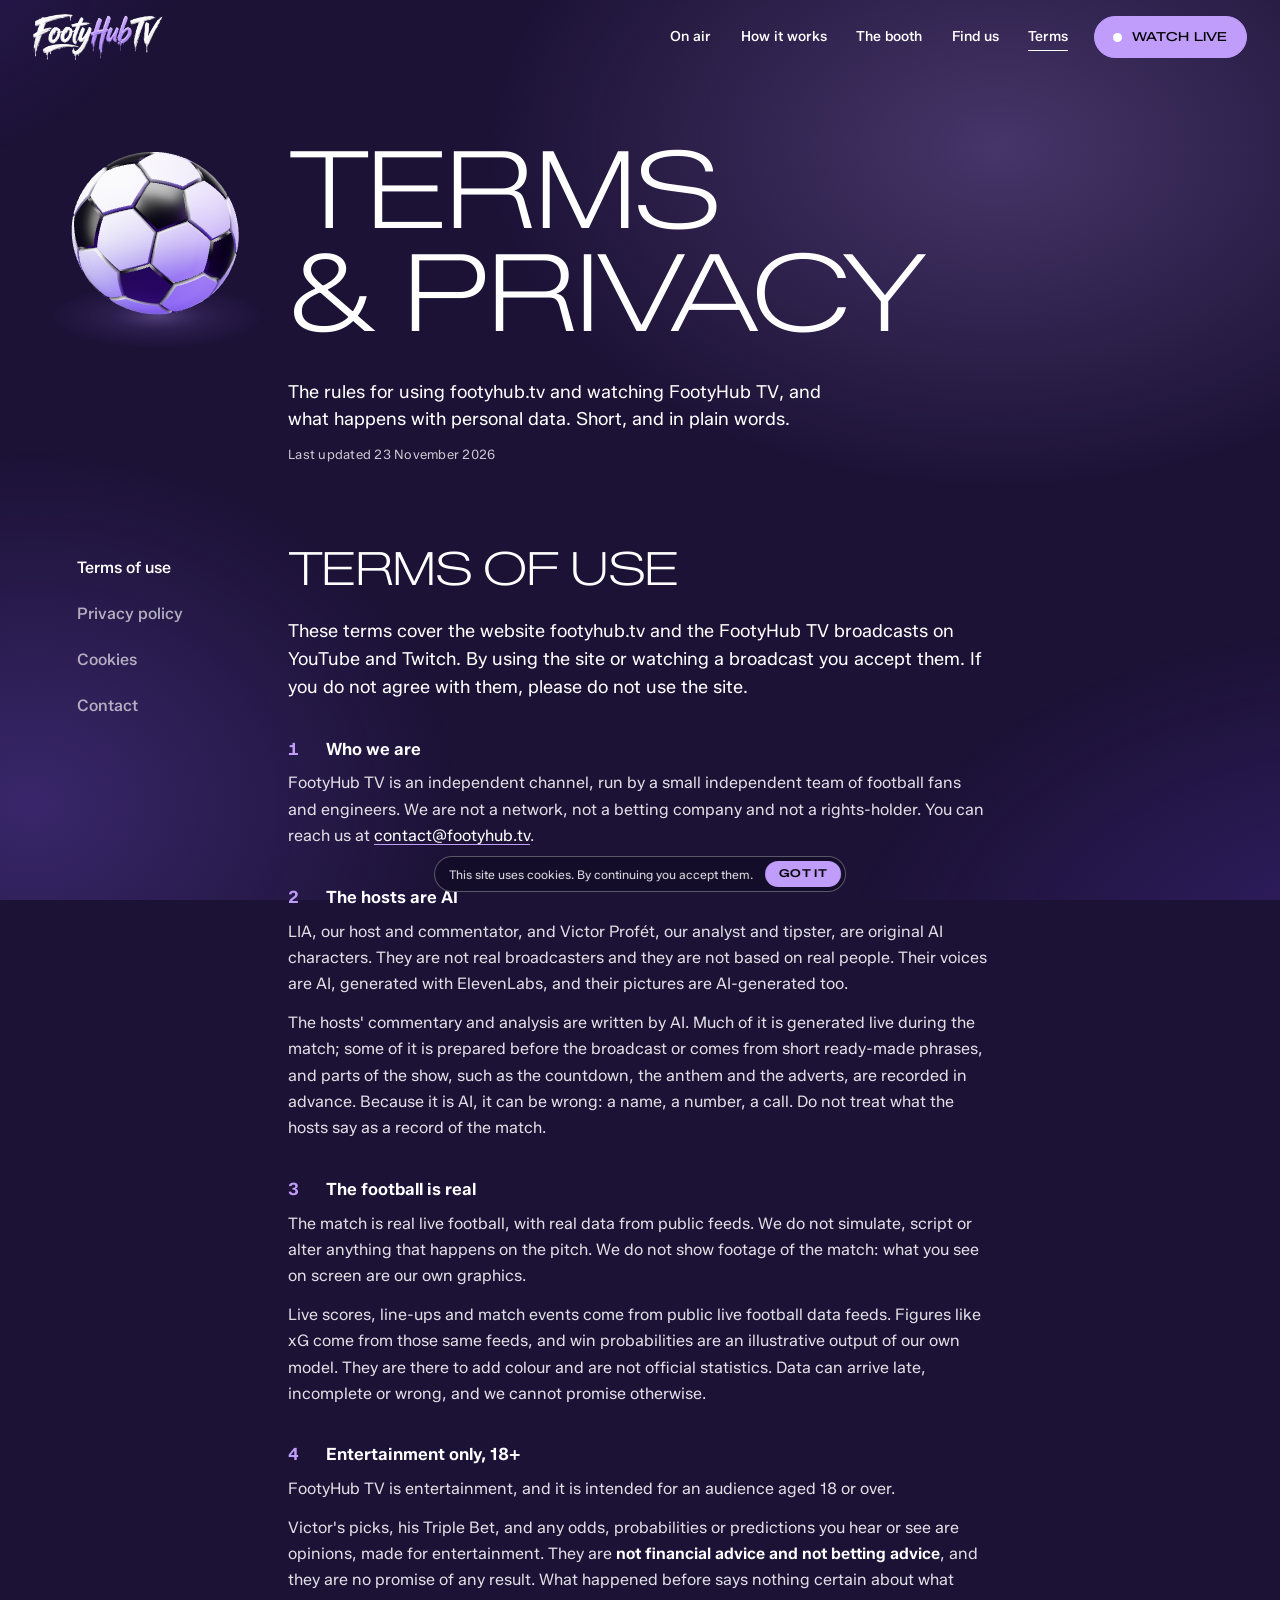
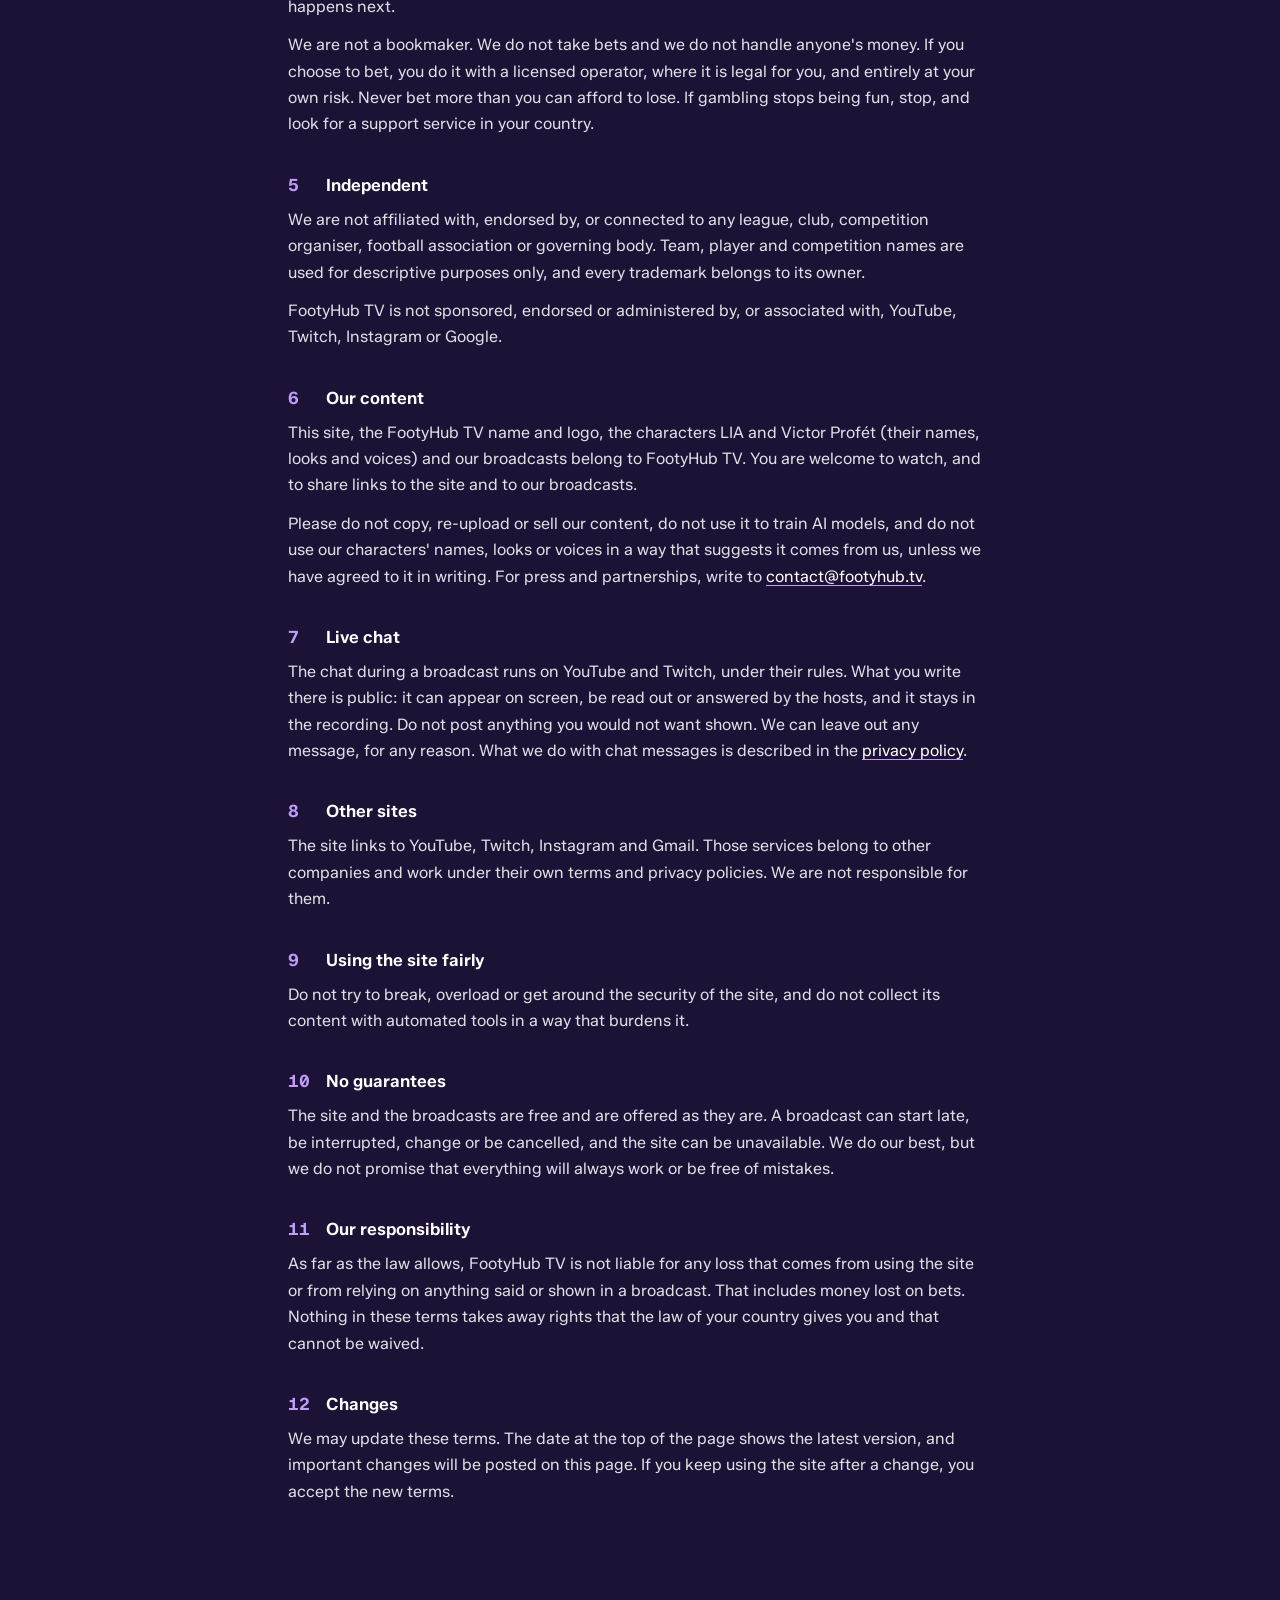
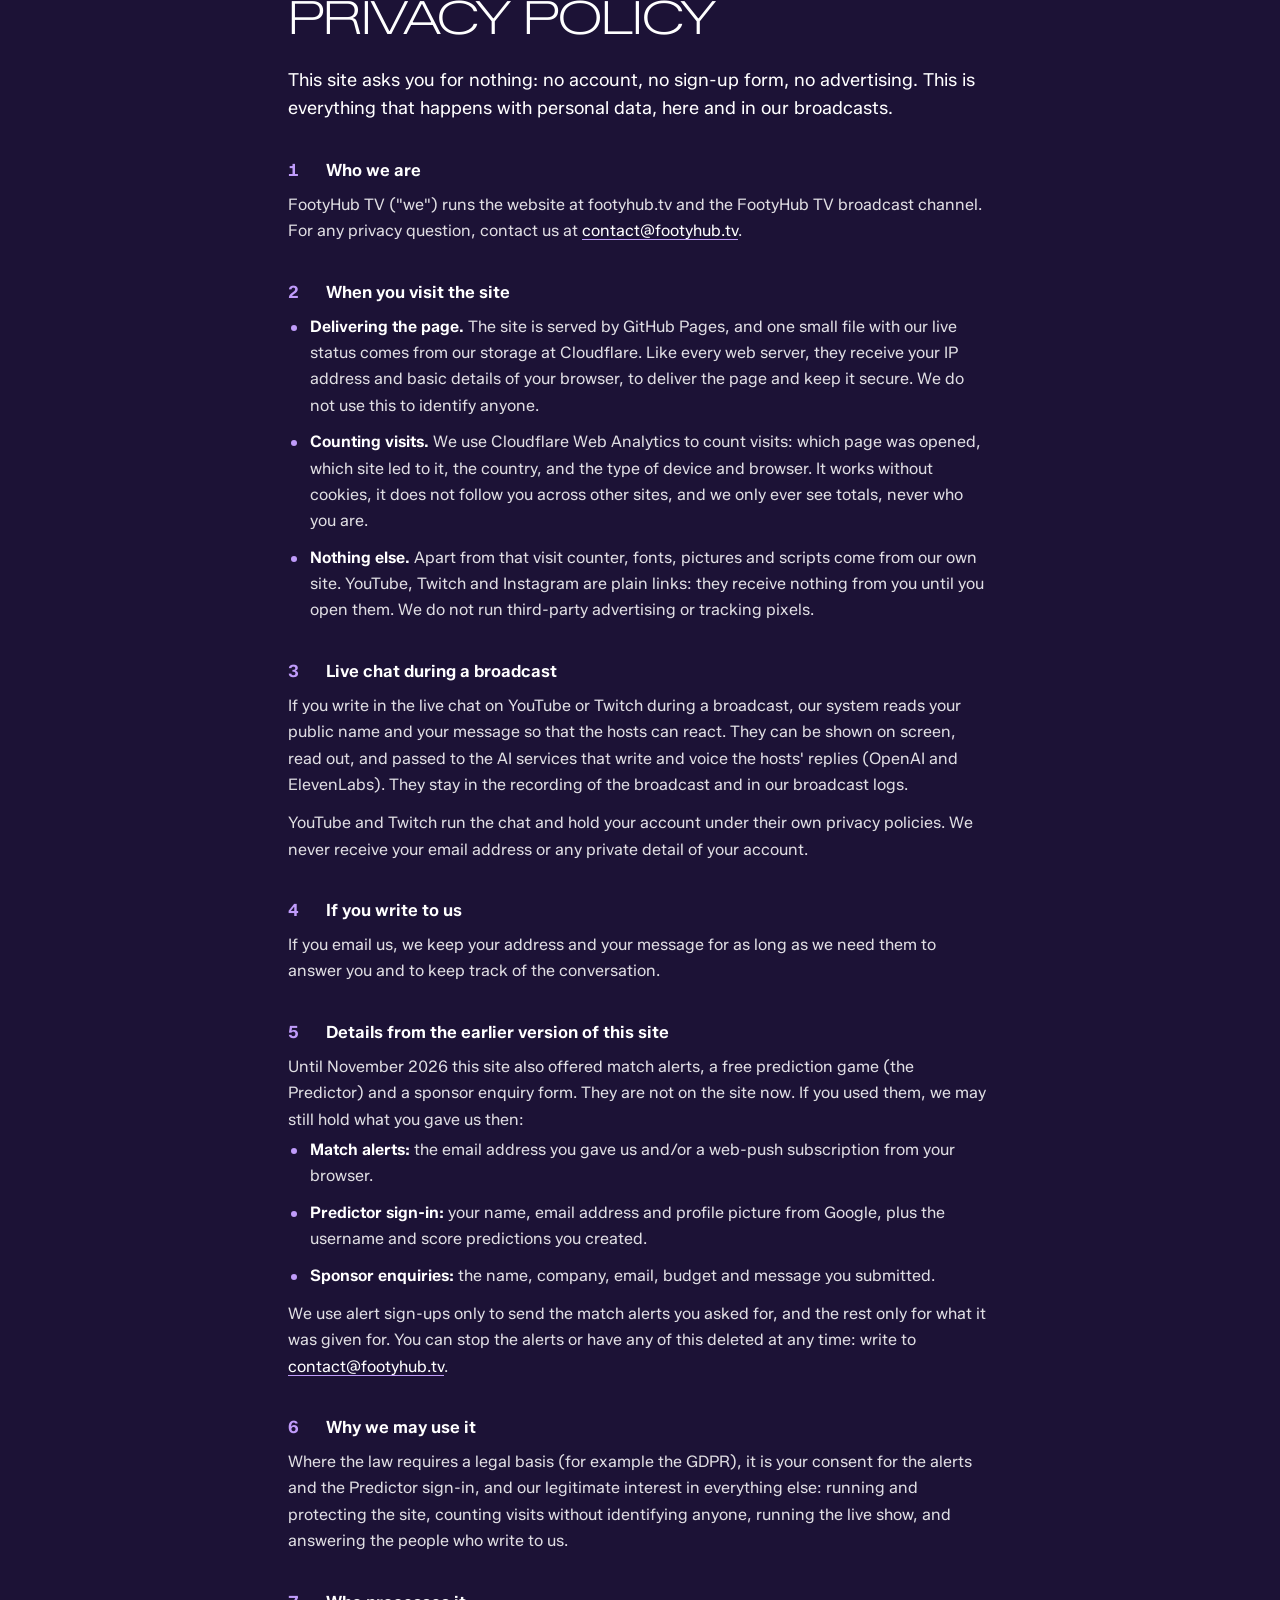
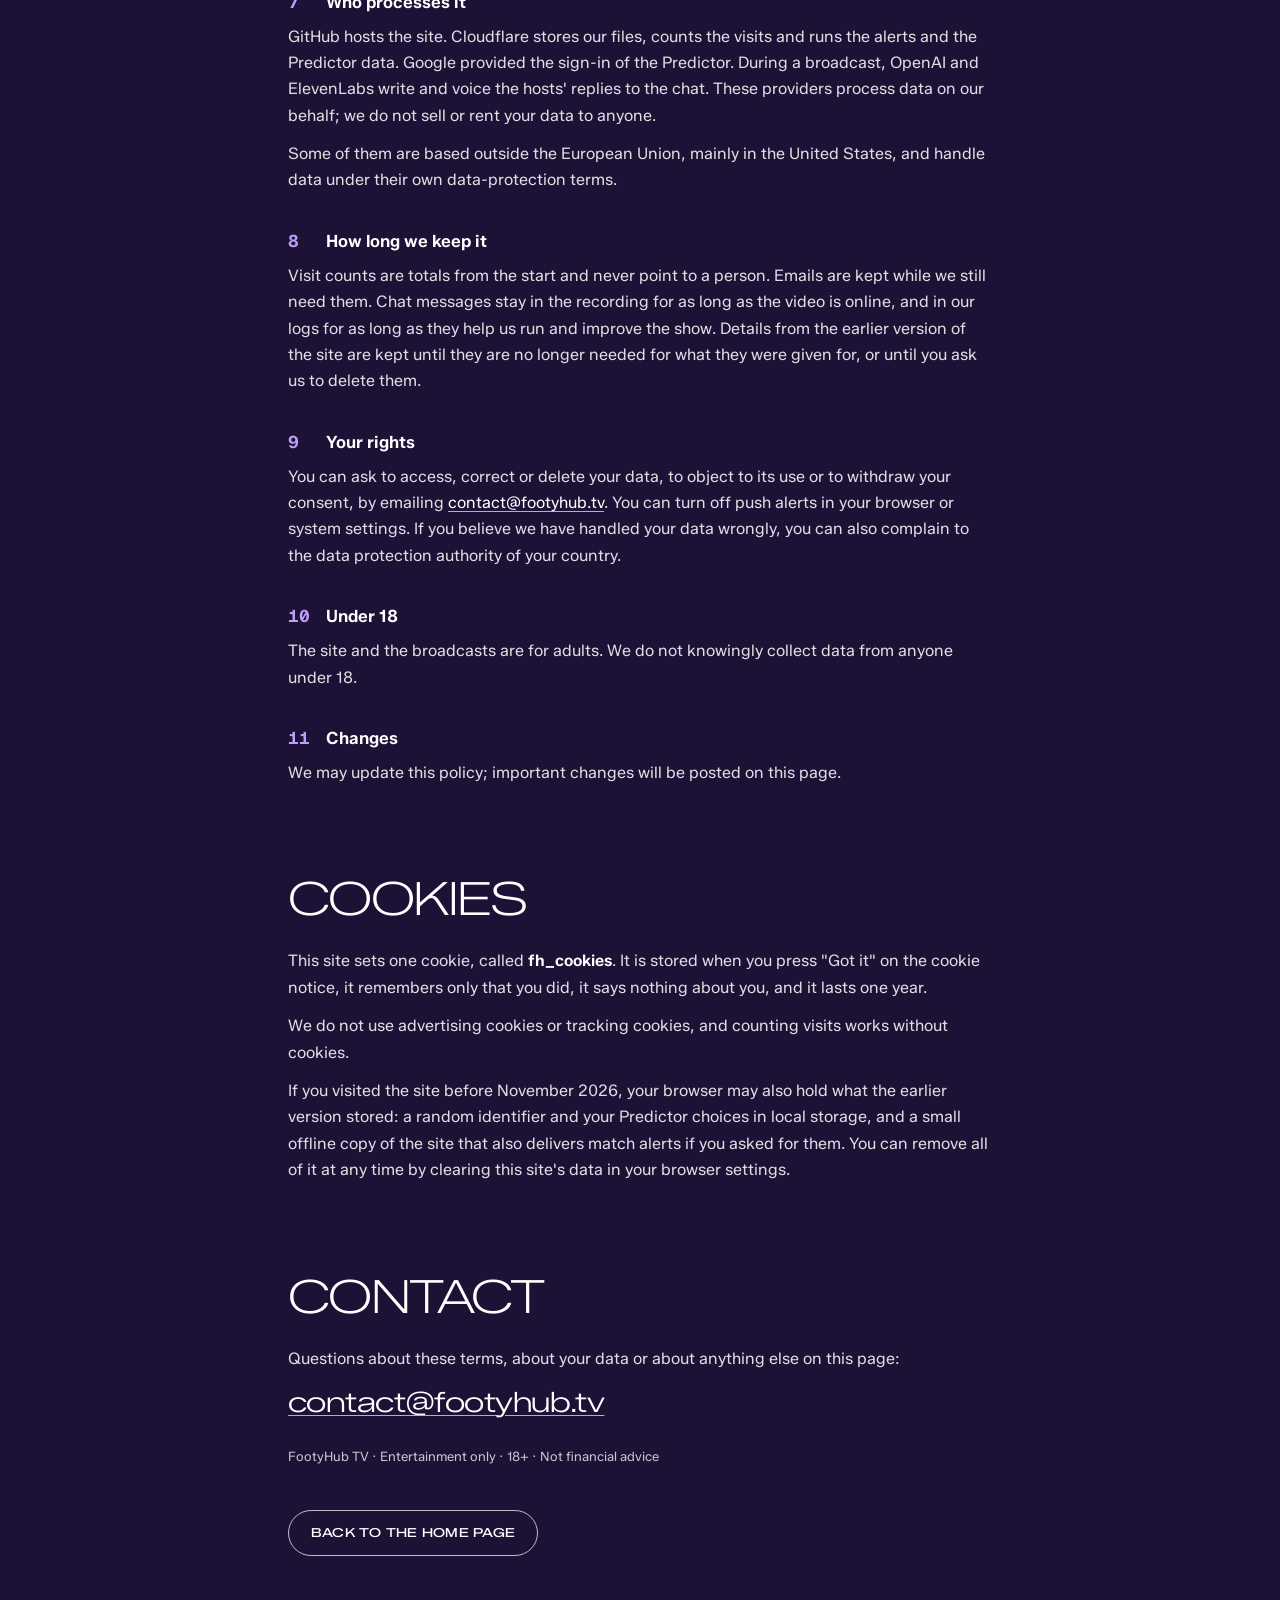
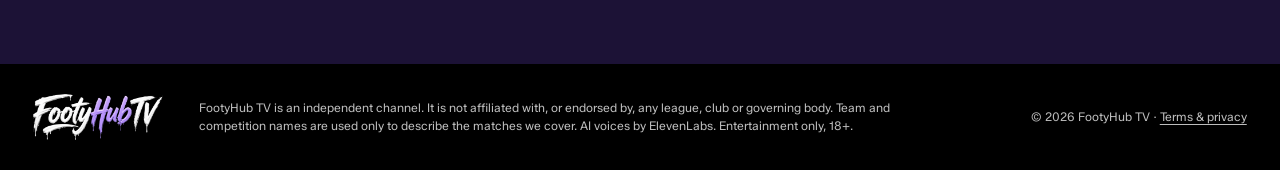
==== commit 8a792fba: "FootyHub TV site: home text matches the terms, words stay readable over the ball Co-Authored-By: Cla" ====
--- a/terms.html
+++ b/terms.html
@@ -22,7 +22,7 @@
 <link rel="preload" href="assets/fonts/ZalandoSansExpanded-latin.woff2" as="font" type="font/woff2" crossorigin>
 <link rel="preload" href="assets/fonts/ZalandoSans-latin.woff2" as="font" type="font/woff2" crossorigin>
 <link rel="icon" href="assets/img/icon-192.png" type="image/png">
-<link rel="stylesheet" href="css/site.css?v=2442aa1aad">
+<link rel="stylesheet" href="css/site.css?v=fed4ee05ea">
 <script>document.documentElement.classList.add('js');</script>
 </head>
 <body class="page-legal">
--- a/css/site.css
+++ b/css/site.css
@@ -222,6 +222,10 @@
 .chapter { position: relative; height: calc((100 + 78 * var(--pace)) * var(--vh) + var(--hold, 330px)); }
 .onair { position: relative; height: calc((100 + 90 * var(--pace)) * var(--vh) + var(--hold, 330px)); }
 .pin { position: sticky; top: 0; height: calc(100 * var(--vh)); }
+/* The text that is read always stands in front of the ball. Where the ball passes behind it, the letters get a
+   dark edge so they stay readable over its white panels; the class is set only there (main.js, haloBehind), so
+   the rest of the page looks exactly as before. Bold words keep their glow on top of the edge. */
+.over-ball { text-shadow: 0 0 .09em rgba(14, 8, 30, .95), 0 0 .26em rgba(14, 8, 30, .8), 0 0 .5em rgba(14, 8, 30, .45); }
 .pin--word { z-index: 1; display: flex; justify-content: center; padding-top: calc(12 * var(--vh)); pointer-events: none; }
 .pin--ui { z-index: 3; margin-top: calc(-100 * var(--vh)); pointer-events: none; }
 .pin--ui a, .pin--ui button { pointer-events: auto; }
